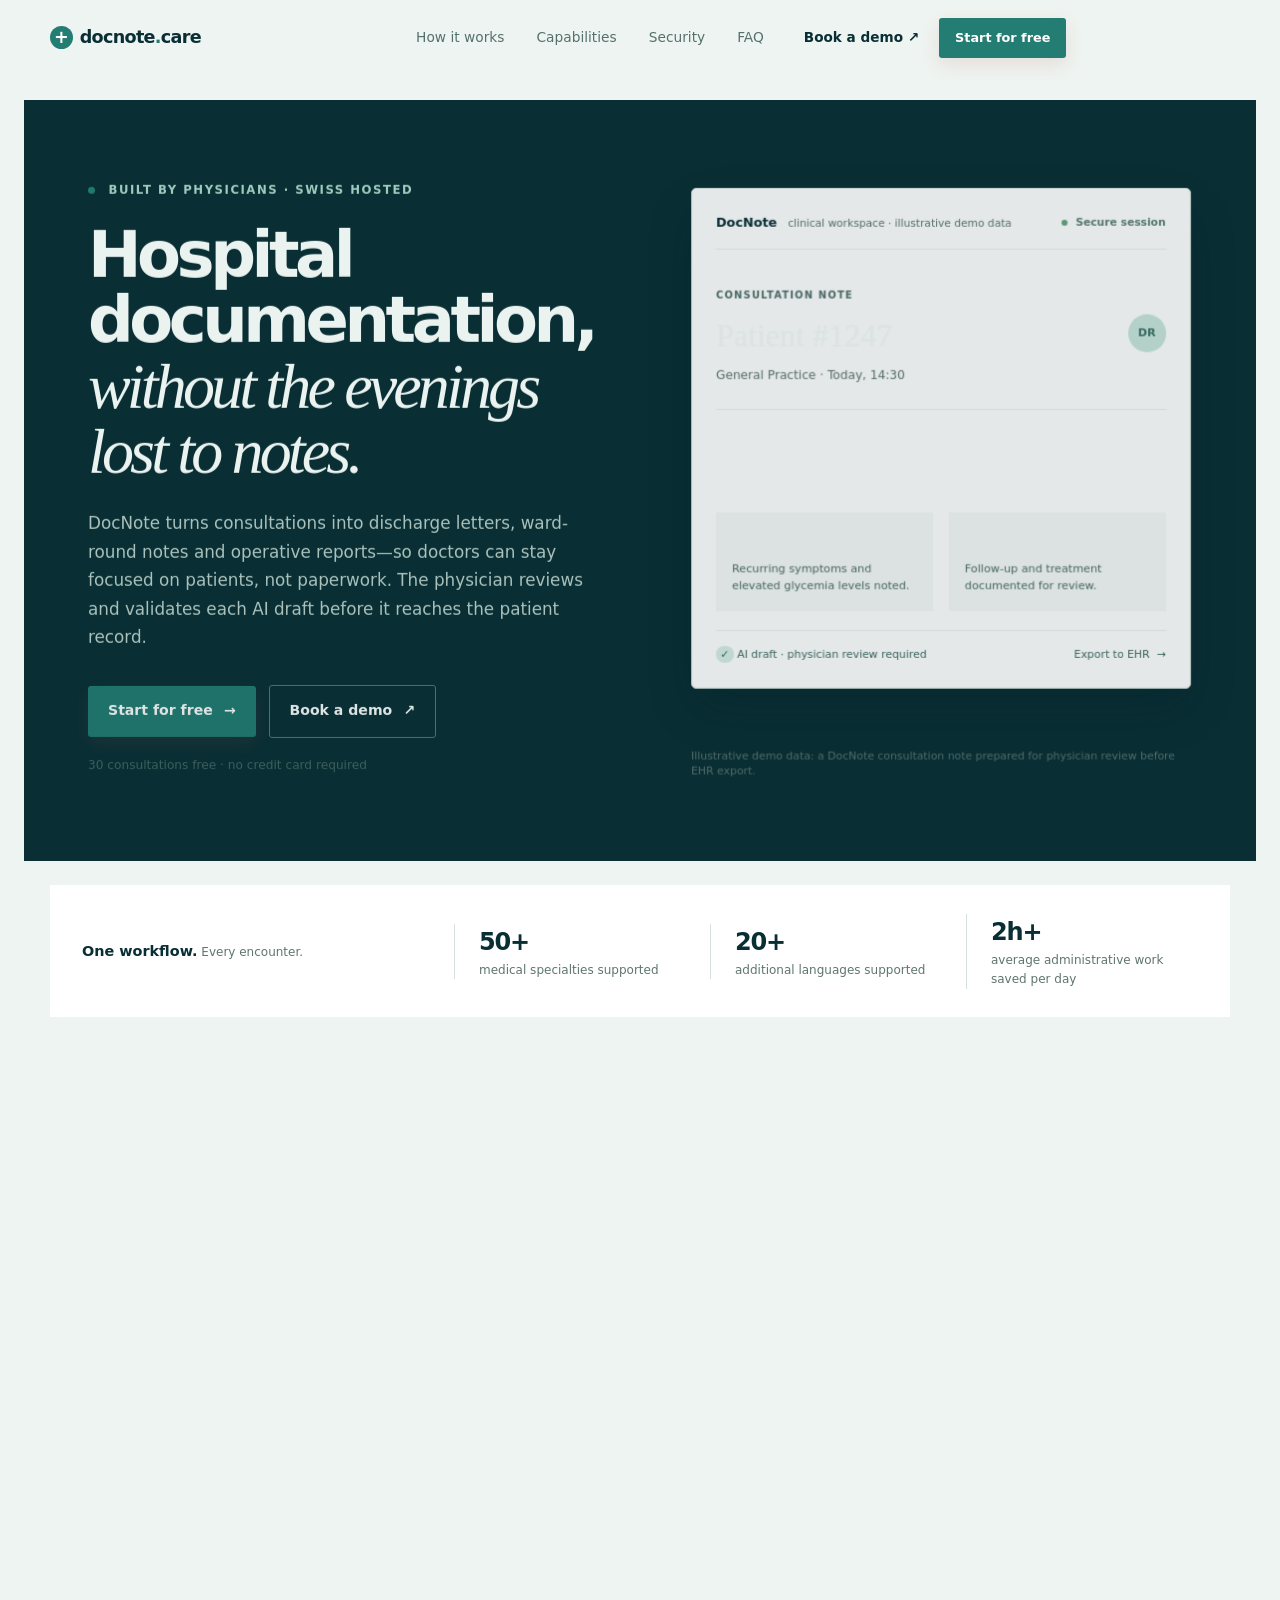
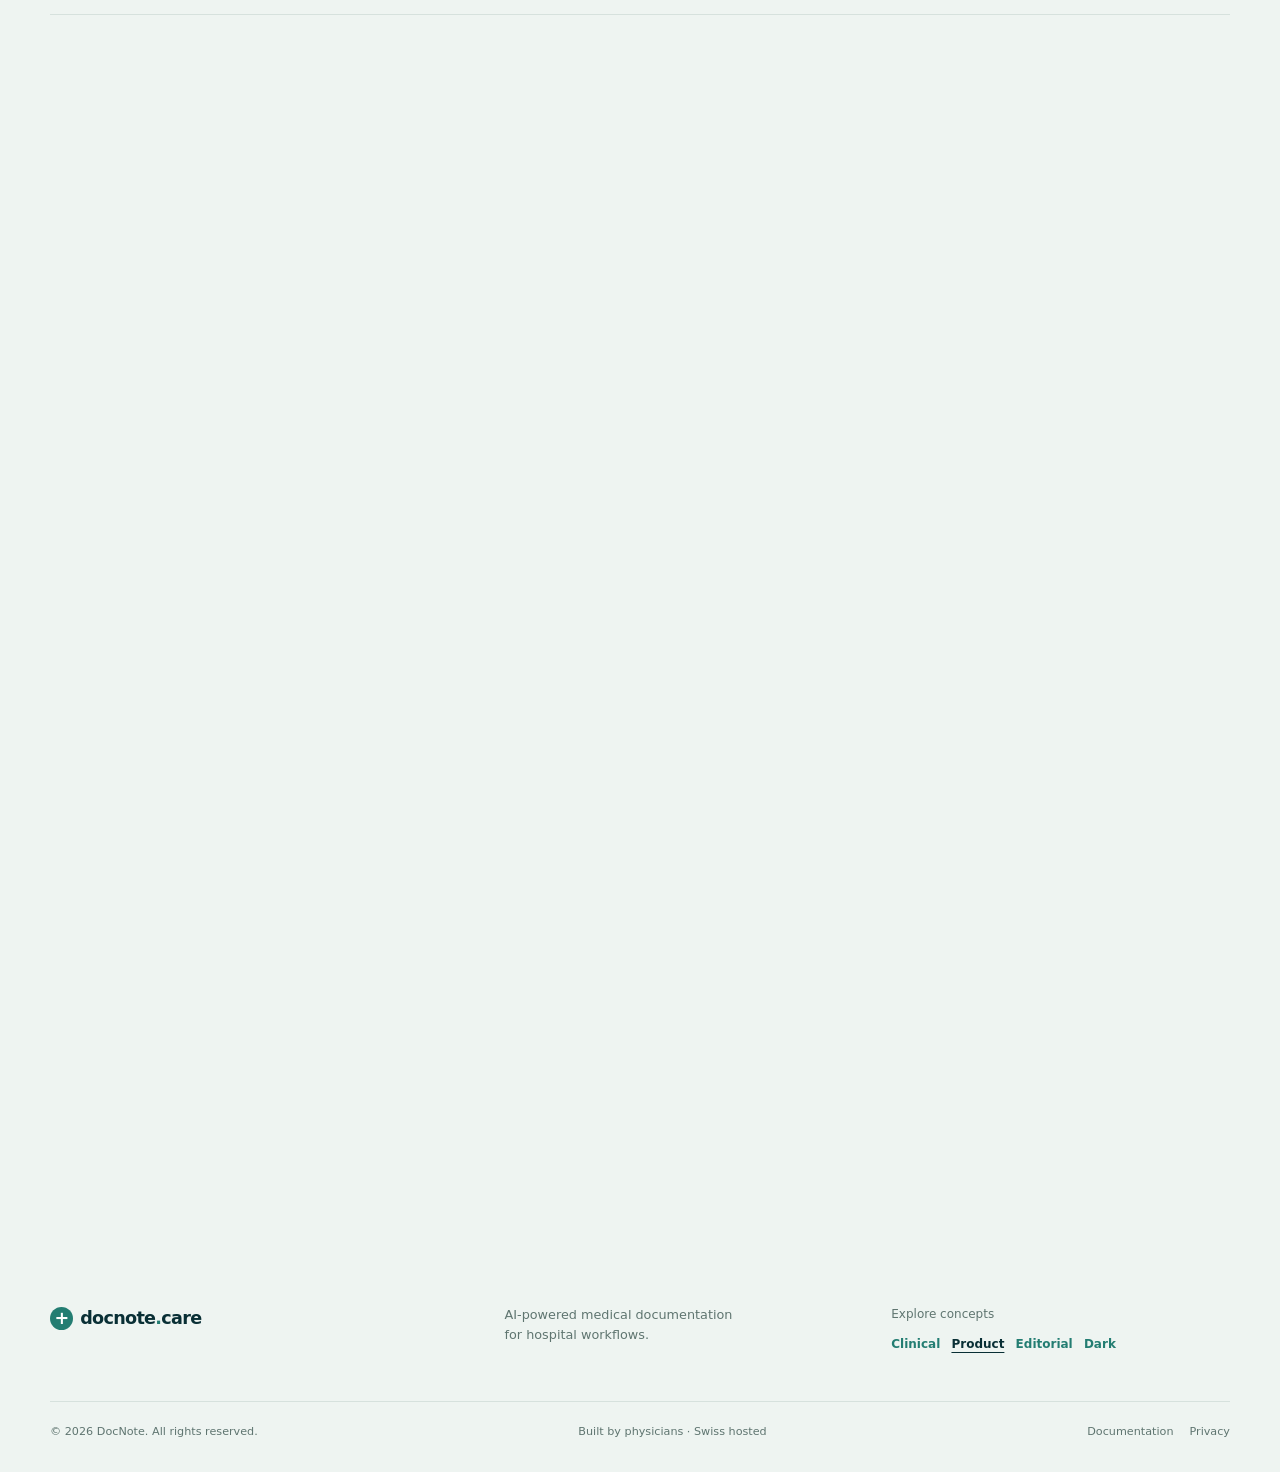
==== design-2/index.html @ 12d71391 "second push" ====
<!doctype html><html lang="en"><head><meta charset="utf-8"><meta name="viewport" content="width=device-width, initial-scale=1"><meta name="robots" content="noindex,follow"><meta http-equiv="refresh" content="0; url=../index.html?design=2"><title>DocNote — Product concept</title></head><body><p>Open the <a href="../index.html?design=2">Product / Demonstration concept</a>.</p></body></html>
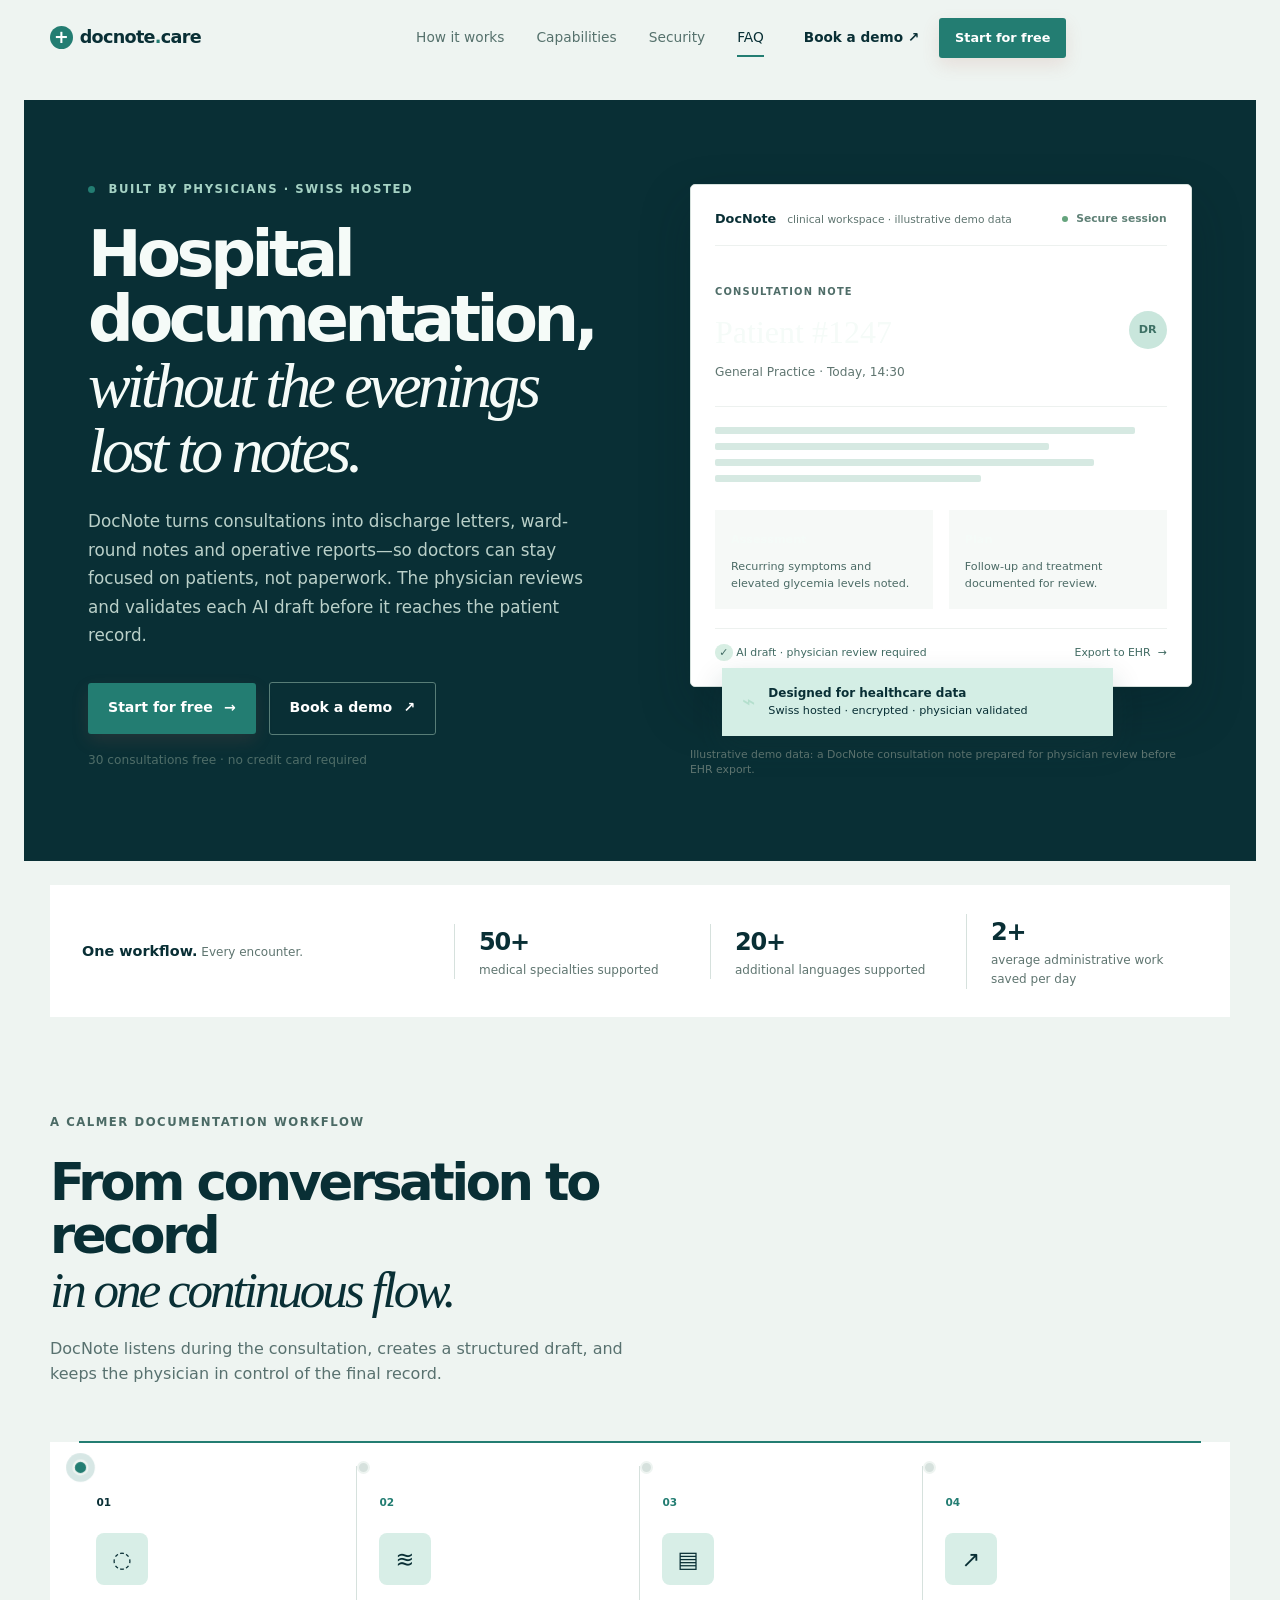
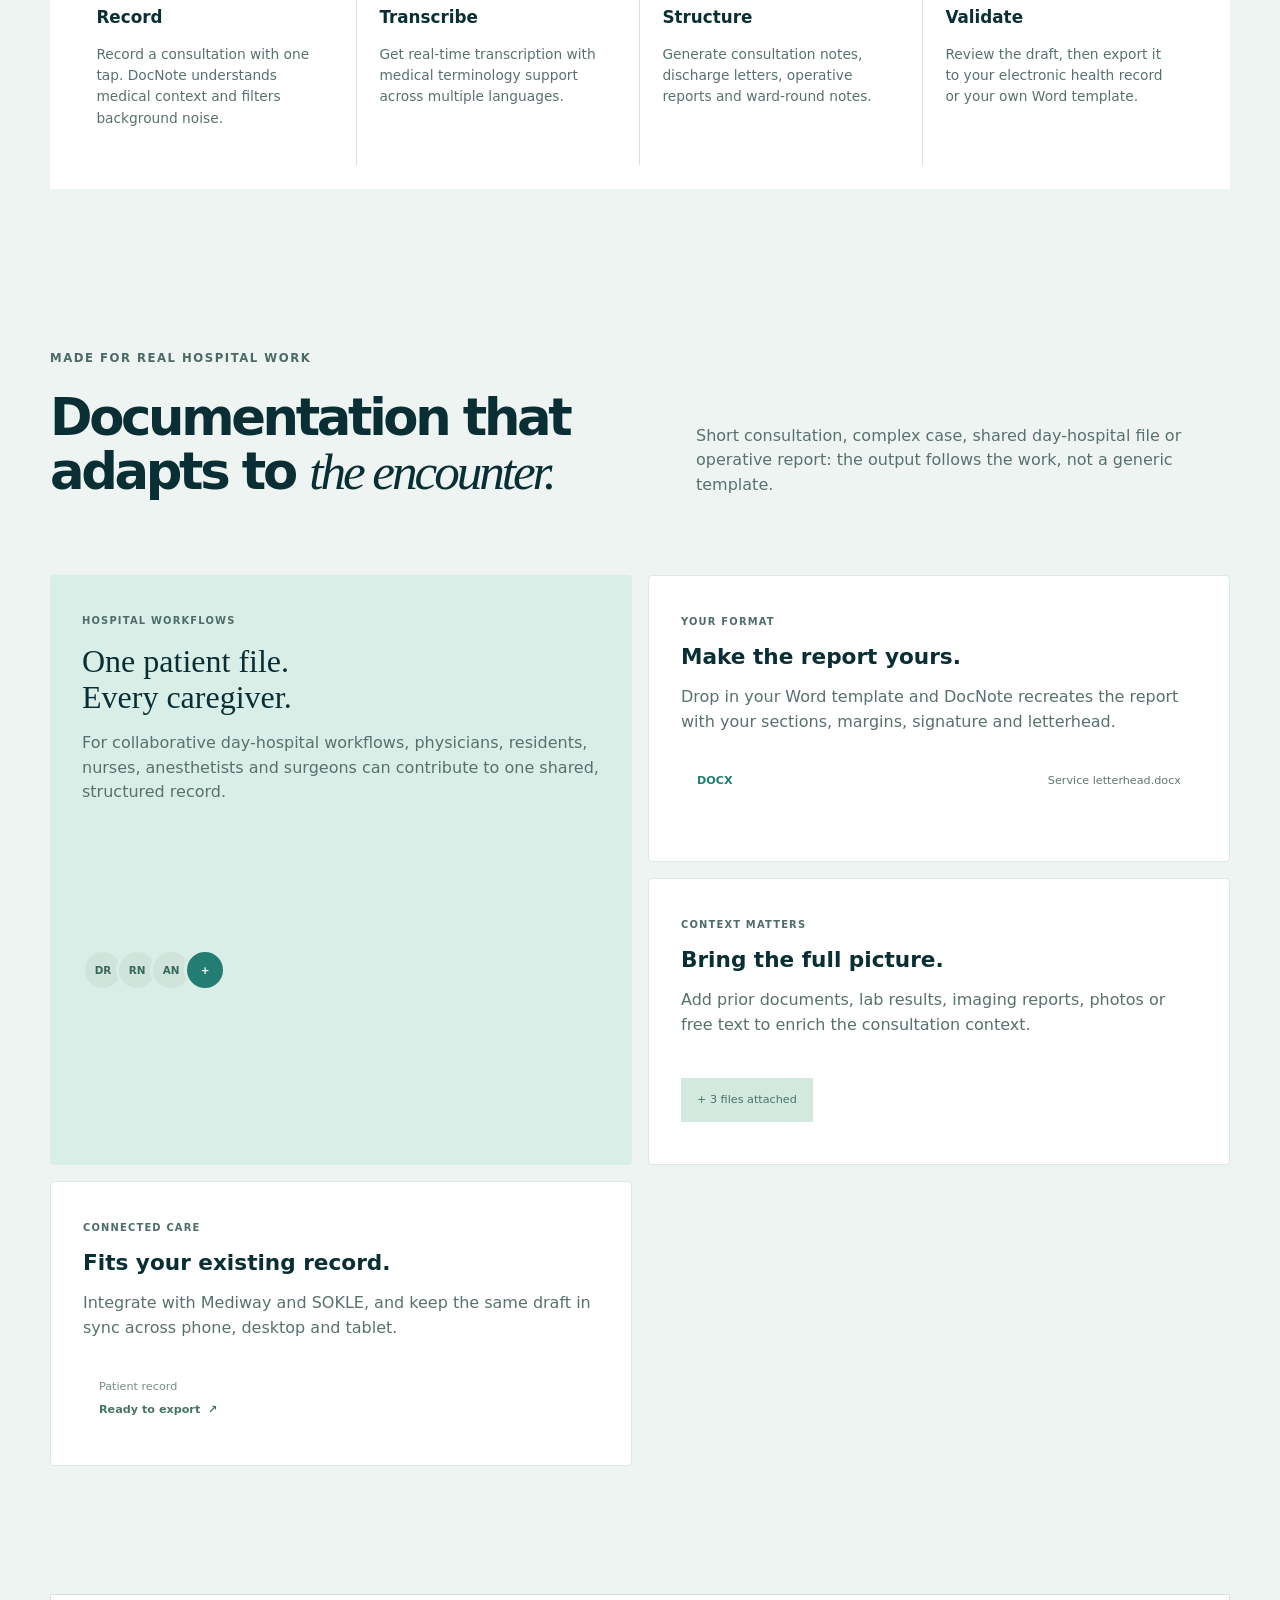
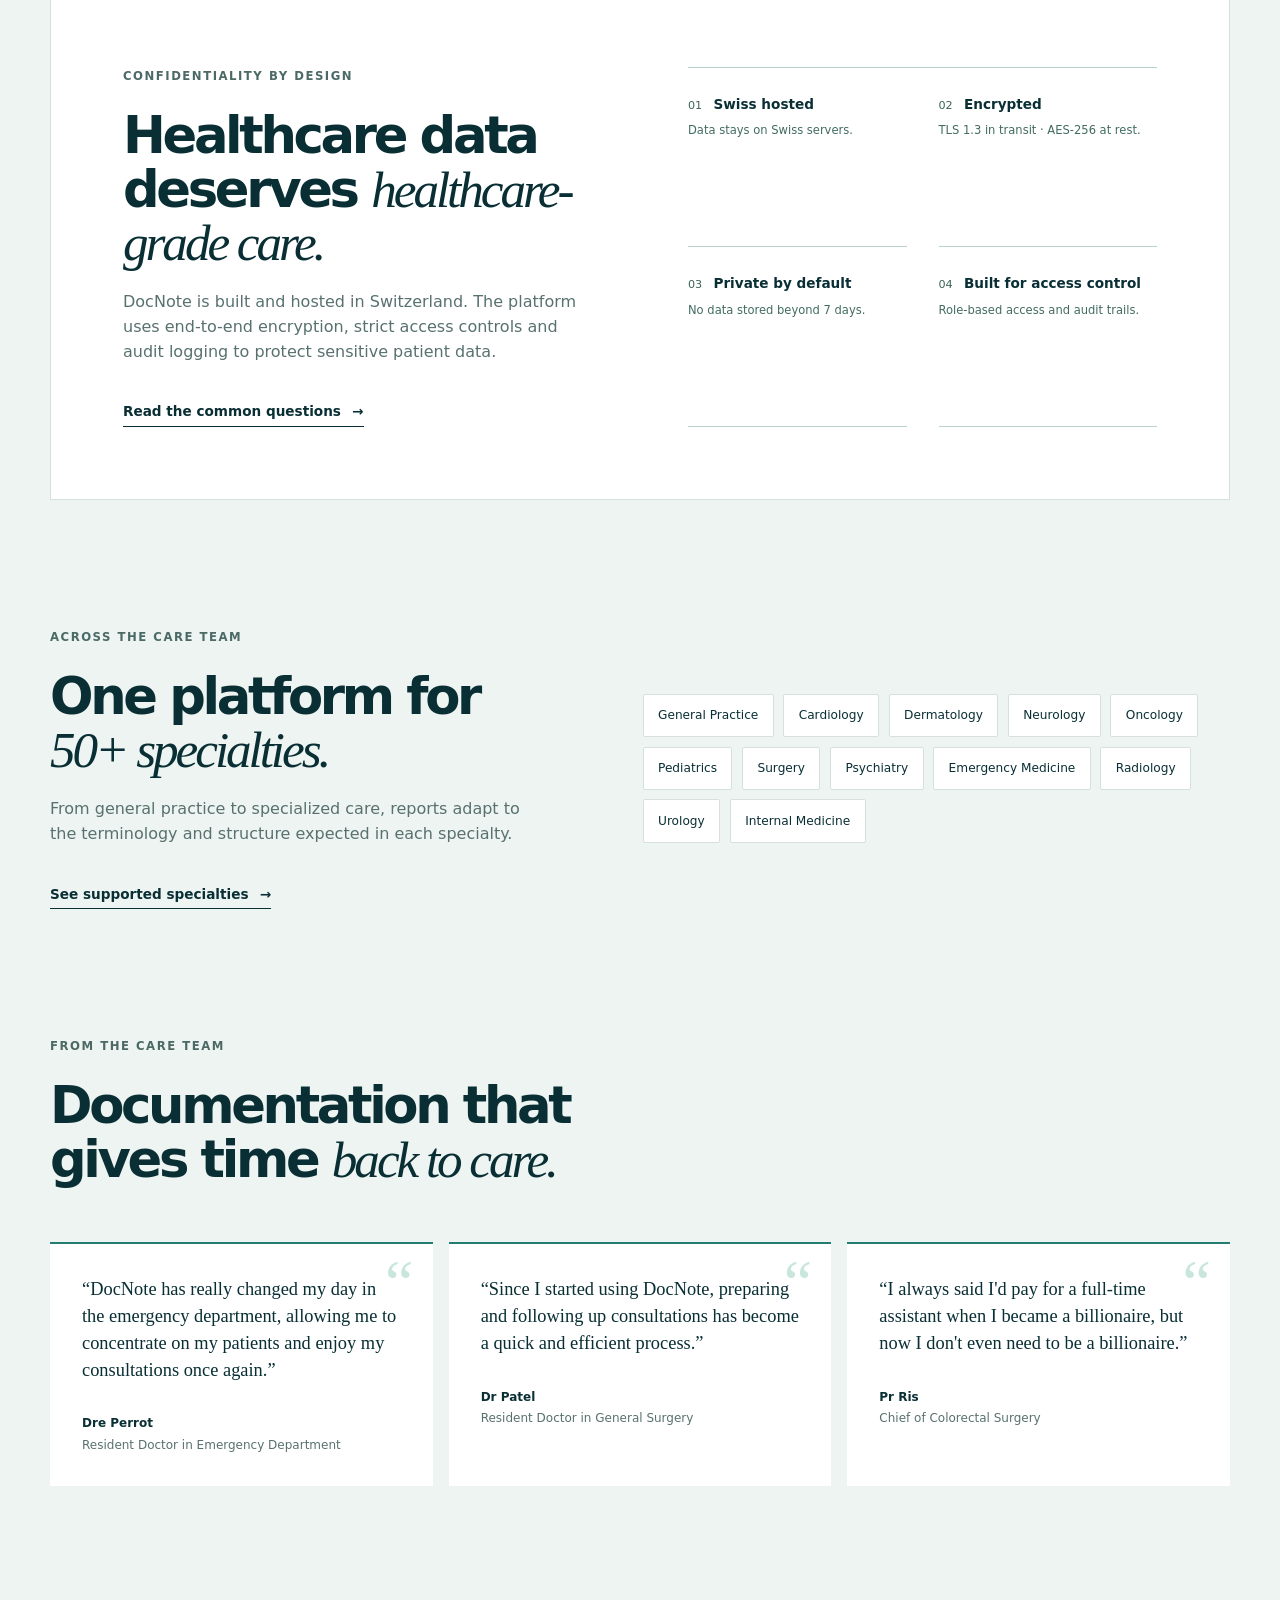
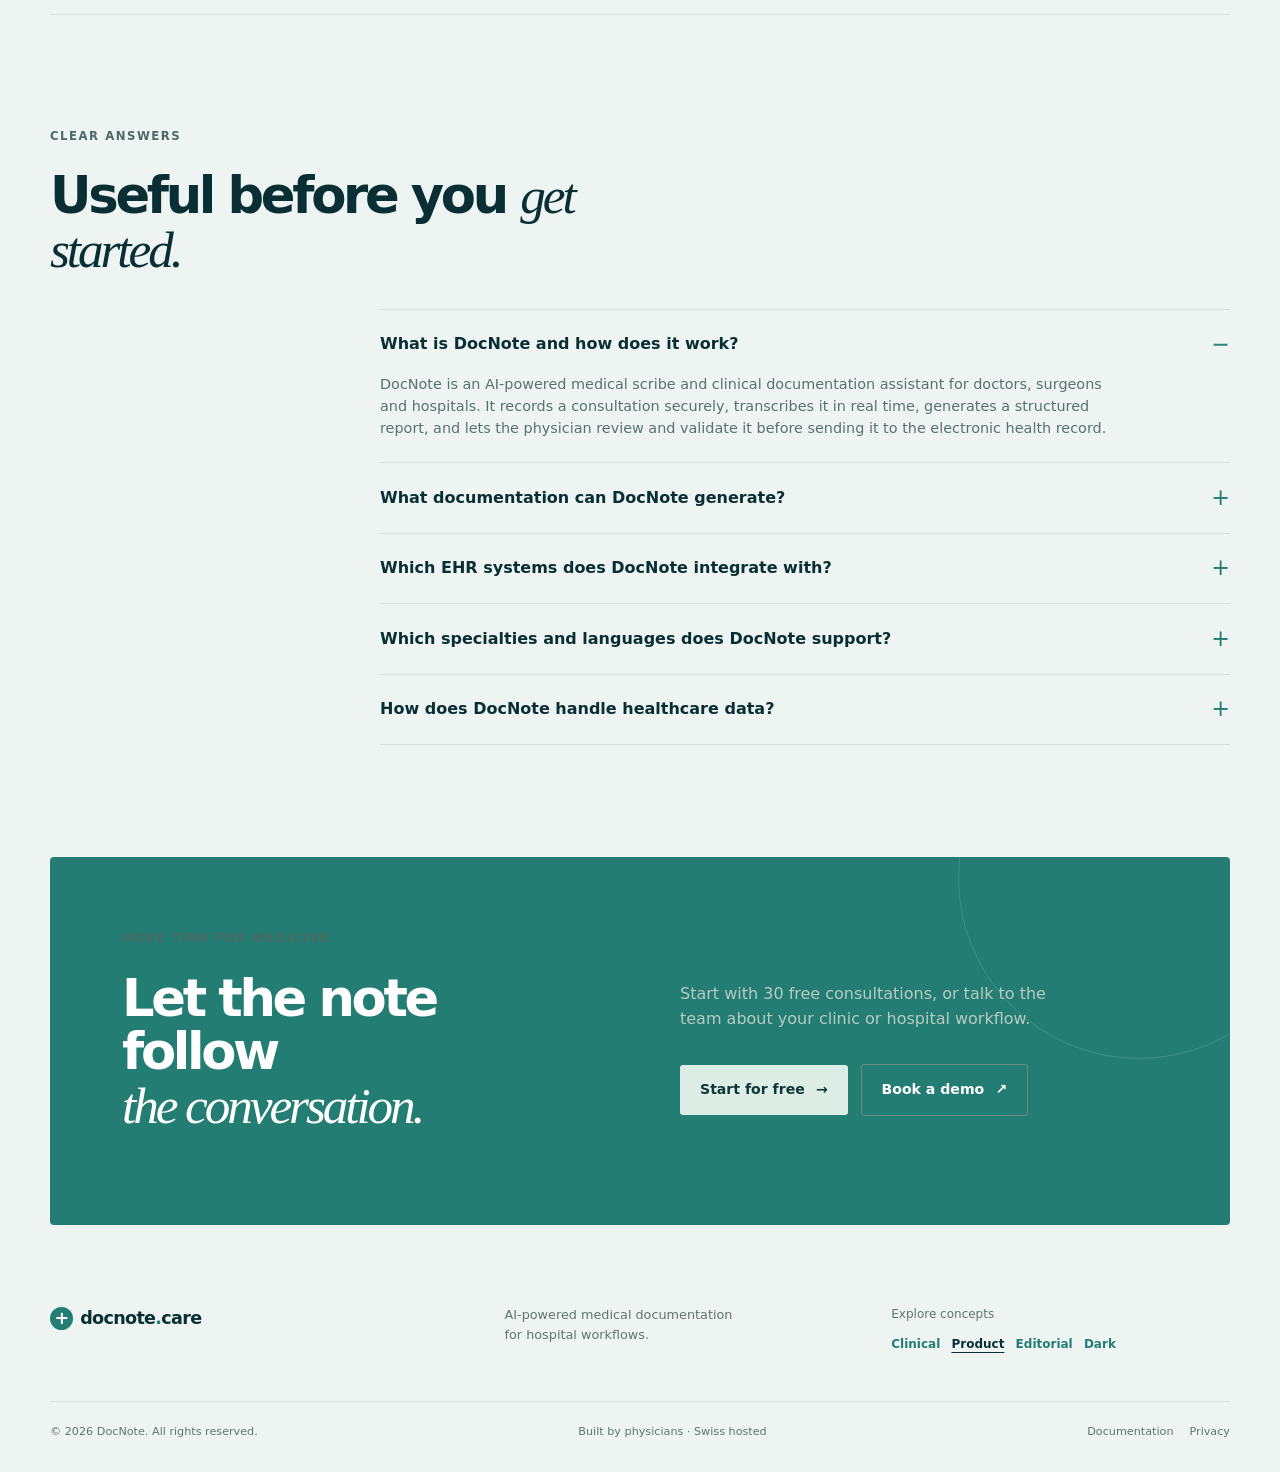
==== commit 8d9deed3: "further modifications to design 2" ====
--- a/design-2/index.html
+++ b/design-2/index.html
@@ -1 +1,60 @@
-<!doctype html><html lang="en"><head><meta charset="utf-8"><meta name="viewport" content="width=device-width, initial-scale=1"><meta name="robots" content="noindex,follow"><meta http-equiv="refresh" content="0; url=../index.html?design=2"><title>DocNote — Product concept</title></head><body><p>Open the <a href="../index.html?design=2">Product / Demonstration concept</a>.</p></body></html>
+<!doctype html>
+<html lang="en">
+<head>
+  <meta charset="utf-8">
+  <meta name="viewport" content="width=device-width, initial-scale=1">
+  <title>DocNote | AI medical documentation for hospitals</title>
+  <meta name="description" content="DocNote turns consultations into structured medical documentation for doctors, clinics and hospitals. Swiss hosted, built by physicians, and designed for hospital workflows.">
+  <meta name="robots" content="noindex,follow">
+  <meta property="og:type" content="website">
+  <meta property="og:title" content="DocNote | AI medical documentation for hospitals">
+  <meta property="og:description" content="Turn consultations into discharge letters, ward-round notes and operative reports with DocNote.">
+  <meta property="og:url" content="https://docnote.care/">
+  <meta name="theme-color" content="#f5f7f4">
+  <link rel="stylesheet" href="styles.css">
+  <script type="application/ld+json">
+  {
+    "@context":"https://schema.org",
+    "@graph":[
+      {"@type":"Organization","@id":"https://docnote.care/#organization","name":"DocNote","url":"https://docnote.care/","description":"AI-powered medical documentation for hospital workflows."},
+      {"@type":"WebSite","@id":"https://docnote.care/#website","url":"https://docnote.care/","name":"DocNote","publisher":{"@id":"https://docnote.care/#organization"}},
+      {"@type":"SoftwareApplication","name":"DocNote","applicationCategory":"HealthApplication","description":"AI-powered medical documentation that turns consultations into structured medical reports for doctors and hospitals.","url":"https://docnote.care/","publisher":{"@id":"https://docnote.care/#organization"}}
+    ]
+  }
+  </script>
+</head>
+<body data-design="product">
+  <noscript><p class="noscript-note">Design previews use JavaScript to apply their visual variant. Without JavaScript, the default clinical landing page is shown.</p></noscript>
+  <a class="skip-link" href="#main">Skip to content</a>
+  <header class="site-header">
+    <a class="brand" href="index.html" aria-label="DocNote home"><span class="brand-mark">+</span><span>docnote<span class="brand-dot">.</span>care</span></a>
+    <nav class="desktop-nav" aria-label="Primary navigation"><a href="#workflow">How it works</a><a href="#capabilities">Capabilities</a><a href="#security">Security</a><a href="#faq">FAQ</a></nav>
+    <div class="header-actions"><a class="text-link hide-mobile" href="https://calendar.app.google/szBdVAxnmAfQ1ogy8" target="_blank" rel="noreferrer">Book a demo <span aria-hidden="true">↗</span></a><a class="button button-small" href="https://docnote.care/app/" target="_blank" rel="noreferrer">Start for free</a><button class="menu-toggle" aria-expanded="false" aria-controls="mobile-menu" aria-label="Open menu">Menu</button></div>
+    <nav id="mobile-menu" class="mobile-menu" aria-label="Mobile navigation"><a href="#workflow">How it works</a><a href="#capabilities">Capabilities</a><a href="#security">Security</a><a href="#faq">FAQ</a><a href="https://calendar.app.google/szBdVAxnmAfQ1ogy8" target="_blank" rel="noreferrer">Book a demo ↗</a></nav>
+  </header>
+
+  <main id="main">
+    <section class="hero section-wrap">
+      <div class="hero-copy"><p class="eyebrow"><span class="eyebrow-dot" aria-hidden="true"></span> Built by physicians · Swiss hosted</p><h1>Hospital documentation, <em>without the evenings lost to notes.</em></h1><p class="hero-lede">DocNote turns consultations into discharge letters, ward-round notes and operative reports—so doctors can stay focused on patients, not paperwork. The physician reviews and validates each AI draft before it reaches the patient record.</p><div class="hero-actions"><a class="button" href="https://docnote.care/app/" target="_blank" rel="noreferrer">Start for free <span aria-hidden="true">→</span></a><a class="button button-quiet" href="https://calendar.app.google/szBdVAxnmAfQ1ogy8" target="_blank" rel="noreferrer">Book a demo <span aria-hidden="true">↗</span></a></div><p class="microcopy">30 consultations free · no credit card required</p></div>
+      <figure class="hero-visual clinical-visual" aria-labelledby="mockup-caption"><div class="visual-window"><div class="window-top"><span>DocNote <small>clinical workspace · illustrative demo data</small></span><span class="status"><i aria-hidden="true"></i> Secure session</span></div><div class="report-head"><div><span class="label">CONSULTATION NOTE</span><h2>Patient #1247</h2><p>General Practice · Today, 14:30</p></div><span class="avatar" aria-hidden="true">DR</span></div><div class="report-lines" aria-hidden="true"><span style="width:93%"></span><span style="width:74%"></span><span style="width:84%"></span><span style="width:59%"></span></div><div class="report-grid"><div><b>Assessment</b><p>Recurring symptoms and elevated glycemia levels noted.</p></div><div><b>Plan</b><p>Follow-up and treatment documented for review.</p></div></div><div class="report-footer"><span><b aria-hidden="true">✓</b> AI draft · physician review required</span><span>Export to EHR&nbsp; →</span></div></div><div class="security-note"><span class="shield" aria-hidden="true">⌁</span><span><b>Designed for healthcare data</b><br>Swiss hosted · encrypted · physician validated</span></div><figcaption id="mockup-caption">Illustrative demo data: a DocNote consultation note prepared for physician review before EHR export.</figcaption></figure>
+    </section>
+
+    <section class="trust-strip section-wrap" aria-label="DocNote at a glance"><div><strong>One workflow.</strong> Every encounter.</div><div><span class="trust-number">50+</span><span>medical specialties supported</span></div><div><span class="trust-number">20+</span><span>additional languages supported</span></div><div><span class="trust-number">2h+</span><span>average administrative work saved per day</span></div></section>
+
+    <section id="workflow" class="section-wrap workflow-section"><div class="section-intro"><p class="eyebrow">A calmer documentation workflow</p><h2>From conversation to record<br><em>in one continuous flow.</em></h2><p>DocNote listens during the consultation, creates a structured draft, and keeps the physician in control of the final record.</p></div><div class="workflow-line"><article><span class="step-number">01</span><div class="step-icon" aria-hidden="true">◌</div><h3>Record</h3><p>Record a consultation with one tap. DocNote understands medical context and filters background noise.</p></article><article><span class="step-number">02</span><div class="step-icon" aria-hidden="true">≋</div><h3>Transcribe</h3><p>Get real-time transcription with medical terminology support across multiple languages.</p></article><article><span class="step-number">03</span><div class="step-icon" aria-hidden="true">▤</div><h3>Structure</h3><p>Generate consultation notes, discharge letters, operative reports and ward-round notes.</p></article><article><span class="step-number">04</span><div class="step-icon" aria-hidden="true">↗</div><h3>Validate</h3><p>Review the draft, then export it to your electronic health record or your own Word template.</p></article></div></section>
+
+    <section id="capabilities" class="section-wrap capability-section"><div class="section-intro split-intro"><div><p class="eyebrow">Made for real hospital work</p><h2>Documentation that adapts to <em>the encounter.</em></h2></div><p>Short consultation, complex case, shared day-hospital file or operative report: the output follows the work, not a generic template.</p></div><div class="capability-grid"><article class="capability-card large"><span class="card-kicker">Hospital workflows</span><h3>One patient file.<br>Every caregiver.</h3><p>For collaborative day-hospital workflows, physicians, residents, nurses, anesthetists and surgeons can contribute to one shared, structured record.</p><div class="people-row"><span>DR</span><span>RN</span><span>AN</span><span class="plus">+</span></div></article><article class="capability-card"><span class="card-kicker">Your format</span><h3>Make the report yours.</h3><p>Drop in your Word template and DocNote recreates the report with your sections, margins, signature and letterhead.</p><div class="file-chip">DOCX <span>Service letterhead.docx</span></div></article><article class="capability-card"><span class="card-kicker">Context matters</span><h3>Bring the full picture.</h3><p>Add prior documents, lab results, imaging reports, photos or free text to enrich the consultation context.</p><div class="context-chip">+ 3 files attached</div></article><article class="capability-card"><span class="card-kicker">Connected care</span><h3>Fits your existing record.</h3><p>Integrate with Mediway and SOKLE, and keep the same draft in sync across phone, desktop and tablet.</p><div class="ehr-chip"><span>Patient record</span><b>Ready to export&nbsp; ↗</b></div></article></div></section>
+
+    <section id="security" class="section-wrap security-section"><div class="security-panel"><div><p class="eyebrow">Confidentiality by design</p><h2>Healthcare data deserves <em>healthcare-grade care.</em></h2><p>DocNote is built and hosted in Switzerland. The platform uses end-to-end encryption, strict access controls and audit logging to protect sensitive patient data.</p><a class="underlined-link" href="#faq">Read the common questions <span aria-hidden="true">→</span></a></div><div class="security-list"><div><span>01</span><b>Swiss hosted</b><p>Data stays on Swiss servers.</p></div><div><span>02</span><b>Encrypted</b><p>TLS 1.3 in transit · AES-256 at rest.</p></div><div><span>03</span><b>Private by default</b><p>No data stored beyond 7 days.</p></div><div><span>04</span><b>Built for access control</b><p>Role-based access and audit trails.</p></div></div></div></section>
+
+    <section class="section-wrap specialties"><div class="specialties-copy"><p class="eyebrow">Across the care team</p><h2>One platform for<br><em>50+ specialties.</em></h2><p>From general practice to specialized care, reports adapt to the terminology and structure expected in each specialty.</p><a class="underlined-link" href="#faq">See supported specialties <span aria-hidden="true">→</span></a></div><div class="specialty-cloud" aria-label="Examples of supported specialties"><span>General Practice</span><span>Cardiology</span><span>Dermatology</span><span>Neurology</span><span>Oncology</span><span>Pediatrics</span><span>Surgery</span><span>Psychiatry</span><span>Emergency Medicine</span><span>Radiology</span><span>Urology</span><span>Internal Medicine</span></div></section>
+    <section class="section-wrap voices" aria-labelledby="voices-title"><div class="section-intro"><p class="eyebrow">From the care team</p><h2 id="voices-title">Documentation that gives time <em>back to care.</em></h2></div><div class="quote-grid"><blockquote>“DocNote has really changed my day in the emergency department, allowing me to concentrate on my patients and enjoy my consultations once again.”<cite>Dre Perrot <span>Resident Doctor in Emergency Department</span></cite></blockquote><blockquote>“Since I started using DocNote, preparing and following up consultations has become a quick and efficient process.”<cite>Dr Patel <span>Resident Doctor in General Surgery</span></cite></blockquote><blockquote>“I always said I'd pay for a full-time assistant when I became a billionaire, but now I don't even need to be a billionaire.”<cite>Pr Ris <span>Chief of Colorectal Surgery</span></cite></blockquote></div></section>
+
+    <section id="faq" class="section-wrap faq-section"><div class="section-intro"><p class="eyebrow">Clear answers</p><h2>Useful before you <em>get started.</em></h2></div><div class="faq-list"><details open><summary>What is DocNote and how does it work?</summary><p>DocNote is an AI-powered medical scribe and clinical documentation assistant for doctors, surgeons and hospitals. It records a consultation securely, transcribes it in real time, generates a structured report, and lets the physician review and validate it before sending it to the electronic health record.</p></details><details><summary>What documentation can DocNote generate?</summary><p>DocNote can generate consultation notes, SOAP notes, discharge letters, operative reports, progress notes, ward-round notes and emergency department notes.</p></details><details><summary>Which EHR systems does DocNote integrate with?</summary><p>DocNote integrates directly with Mediway and SOKLE. You can also use your own Word report templates, export to PDF, or copy and paste into another system.</p></details><details><summary>Which specialties and languages does DocNote support?</summary><p>DocNote supports more than 50 specialties and works in French, German, Italian, English and more than 20 additional languages, including regional terminology and code-switching.</p></details><details><summary>How does DocNote handle healthcare data?</summary><p>DocNote is built and hosted in Switzerland. The site describes end-to-end encryption, role-based access control, audit logging, Swiss hosting and automatic deletion of data after processing.</p></details></div></section>
+
+    <section class="cta-section section-wrap"><div><p class="eyebrow">More time for medicine</p><h2>Let the note follow<br><em>the conversation.</em></h2></div><div><p>Start with 30 free consultations, or talk to the team about your clinic or hospital workflow.</p><div class="hero-actions"><a class="button button-light" href="https://docnote.care/app/" target="_blank" rel="noreferrer">Start for free <span aria-hidden="true">→</span></a><a class="button button-outline-light" href="https://calendar.app.google/szBdVAxnmAfQ1ogy8" target="_blank" rel="noreferrer">Book a demo <span aria-hidden="true">↗</span></a></div></div></section>
+  </main>
+  <footer class="site-footer section-wrap"><div class="footer-top"><a class="brand footer-brand" href="index.html"><span class="brand-mark">+</span><span>docnote<span class="brand-dot">.</span>care</span></a><p>AI-powered medical documentation<br>for hospital workflows.</p><div class="variant-switch"><span>Explore concepts</span><a data-variant="1" href="../design-1/">Clinical</a><a data-variant="2" href="./">Product</a><a data-variant="3" href="../design-3/">Editorial</a><a data-variant="4" href="../design-4/">Dark</a></div></div><div class="footer-bottom"><span>© 2026 DocNote. All rights reserved.</span><span>Built by physicians · Swiss hosted</span><div><a href="https://support.docnote.care/" target="_blank" rel="noreferrer">Documentation</a><a href="https://docnote.care/privacy/" target="_blank" rel="noreferrer">Privacy</a></div></div></footer>
+  <script src="app.js"></script>
+</body>
+</html>
--- a/design-2/styles.css
+++ b/design-2/styles.css
@@ -0,0 +1,141 @@
+:root{--ink:#173c3b;--muted:#627572;--paper:#f5f7f4;--white:#fff;--mint:#dbece5;--line:#d6e1dd;--coral:#dc715b;--navy:#123737;--serif:Georgia,'Times New Roman',serif;--sans:Inter,ui-sans-serif,system-ui,-apple-system,BlinkMacSystemFont,'Segoe UI',sans-serif}*{box-sizing:border-box}html{scroll-behavior:smooth}body{margin:0;color:var(--ink);background:var(--paper);font-family:var(--sans);line-height:1.55}a{color:inherit;text-decoration:none}button{font:inherit}.skip-link{position:absolute;left:1rem;top:-5rem;background:var(--ink);color:#fff;padding:.7rem 1rem;z-index:10}.skip-link:focus{top:1rem}.section-wrap{width:min(1180px,calc(100% - 64px));margin-inline:auto}.site-header{height:76px;display:flex;align-items:center;gap:2.5rem;width:min(1180px,calc(100% - 64px));margin:auto;position:relative}.brand{font-size:1.1rem;font-weight:750;letter-spacing:-.04em;display:flex;align-items:center;gap:.45rem;white-space:nowrap}.brand-mark{display:grid;place-items:center;width:23px;height:23px;background:var(--coral);color:#fff;border-radius:50%;font-size:1.1rem;line-height:1}.brand-dot{color:var(--coral)}.desktop-nav{display:flex;gap:2rem;margin-left:auto;font-size:.86rem;color:#58706c}.desktop-nav a:hover,.text-link:hover,.underlined-link:hover{color:var(--coral)}.header-actions{display:flex;align-items:center;gap:1.25rem}.text-link{font-size:.85rem;font-weight:650}.button{display:inline-flex;align-items:center;gap:.7rem;padding:.9rem 1.25rem;background:var(--coral);color:white;border-radius:3px;font-weight:750;font-size:.88rem;box-shadow:0 7px 18px #b65f4b24;transition:transform .2s,background .2s}.button:hover{background:#c85e4b;transform:translateY(-2px)}.button:focus-visible,.text-link:focus-visible,a:focus-visible,button:focus-visible,summary:focus-visible{outline:3px solid #e69b8a;outline-offset:4px}.button-small{padding:.65rem 1rem;font-size:.8rem}.button-quiet{background:transparent;color:var(--ink);box-shadow:none;border:1px solid var(--line)}.button-quiet:hover{background:var(--white)}.menu-toggle,.mobile-menu{display:none}.hero{display:grid;grid-template-columns:1fr 1fr;gap:6rem;align-items:center;min-height:640px;padding-block:4.5rem}.eyebrow{font-size:.73rem;text-transform:uppercase;letter-spacing:.13em;font-weight:800;color:#728581;margin:0 0 1.5rem}.eyebrow-dot{display:inline-block;width:7px;height:7px;border-radius:50%;background:var(--coral);margin-right:.5rem}.hero h1{font-size:clamp(3.3rem,5vw,5.2rem);line-height:1.02;letter-spacing:-.07em;margin:0 0 1.5rem;max-width:650px}.hero h1 em,.section-intro h2 em,.security-panel h2 em,.specialties h2 em,.cta-section h2 em{font-family:var(--serif);font-weight:400;letter-spacing:-.06em}.hero-lede{max-width:500px;color:var(--muted);font-size:1.05rem;line-height:1.7}.hero-actions{display:flex;gap:.8rem;align-items:center;flex-wrap:wrap;margin-top:2rem}.microcopy{font-size:.76rem;color:#83918f;margin-top:1rem}.clinical-visual{position:relative}.visual-window{background:#fff;border:1px solid var(--line);box-shadow:0 24px 70px #183b3b1a;padding:1.5rem;border-radius:5px;transform:rotate(1deg)}.window-top,.report-head,.report-footer{display:flex;justify-content:space-between;align-items:center}.window-top{border-bottom:1px solid #edf1ef;padding-bottom:1rem;color:var(--ink);font-size:.8rem;font-weight:750}.window-top small{color:#91a09d;font-weight:500;margin-left:.4rem}.status{color:#5f8076;font-weight:600;font-size:.67rem}.status i{display:inline-block;width:6px;height:6px;background:#65a47d;border-radius:50%;margin-right:.3rem}.report-head{padding:2rem 0 1.5rem}.label,.card-kicker{font-size:.62rem;text-transform:uppercase;letter-spacing:.12em;color:#8c9a96;font-weight:800}.report-head h2{font-family:var(--serif);font-size:2rem;font-weight:400;margin:.35rem 0}.report-head p{color:#8a9995;font-size:.76rem;margin:0}.avatar{background:var(--mint);color:#3e7165;width:38px;height:38px;border-radius:50%;display:grid;place-items:center;font-size:.7rem;font-weight:800}.report-lines{display:grid;gap:.55rem;border-top:1px solid #edf1ef;padding-top:1.25rem}.report-lines span{height:7px;background:#d6e9e2;border-radius:2px}.report-grid{display:grid;grid-template-columns:1fr 1fr;gap:1rem;margin-top:1.8rem}.report-grid div{background:#f6f9f7;padding:1rem}.report-grid b{font-size:.7rem}.report-grid p{font-size:.7rem;color:#7d8f8a;margin:.5rem 0 0;line-height:1.5}.report-footer{border-top:1px solid #edf1ef;margin-top:1.2rem;padding-top:1rem;color:#66837a;font-size:.68rem}.report-footer b{background:#d7eee3;border-radius:50%;padding:.1rem .27rem}.security-note{display:flex;align-items:center;gap:.8rem;background:var(--navy);color:#fff;padding:1rem 1.25rem;width:78%;margin:-1.2rem 0 0 2rem;position:relative;box-shadow:0 12px 30px #173c3b30;font-size:.7rem}.security-note b{font-size:.75rem}.shield{color:#b4dfcd;font-size:1.4rem}.trust-strip{border-block:1px solid var(--line);display:grid;grid-template-columns:1.5fr repeat(3,1fr);padding:1.6rem 0;gap:1.5rem;align-items:center;color:#80908c;font-size:.75rem}.trust-strip strong{color:var(--ink);font-size:.9rem}.trust-number{font-size:1.5rem;color:var(--ink);font-weight:750;display:block;letter-spacing:-.05em}.trust-strip div:not(:first-child){border-left:1px solid var(--line);padding-left:1.5rem}.workflow-section{padding-block:8rem}.section-intro{max-width:630px;margin-bottom:3.5rem}.section-intro h2,.security-panel h2,.specialties h2,.cta-section h2{font-size:clamp(2.5rem,4vw,4rem);line-height:1.05;letter-spacing:-.065em;margin:0 0 1.25rem}.section-intro>p,.security-panel p,.specialties p,.capability-card p,.cta-section p{color:var(--muted);max-width:620px}.workflow-line{display:grid;grid-template-columns:repeat(4,1fr);gap:1.5rem;border-top:1px solid var(--line);position:relative}.workflow-line:before{content:'';position:absolute;top:-1px;left:0;right:0;width:75%;border-top:1px solid var(--coral)}.workflow-line article{padding-top:1.4rem;position:relative}.step-number{font-size:.66rem;color:var(--coral);font-weight:800}.step-icon{height:52px;width:52px;background:var(--mint);display:grid;place-items:center;border-radius:50%;font-size:1.4rem;margin:1.2rem 0}.workflow-line h3{font-size:1.05rem;margin:.4rem 0}.workflow-line p{color:var(--muted);font-size:.86rem;max-width:230px}.capability-section{padding-block:2rem 8rem}.split-intro{max-width:none;display:grid;grid-template-columns:1fr 1fr;gap:7rem;align-items:end}.split-intro>p{margin-bottom:1.3rem}.capability-grid{display:grid;grid-template-columns:repeat(2,1fr);gap:1rem}.capability-card{background:#eaf2ee;padding:2rem;min-height:285px}.capability-card.large{background:var(--navy);color:#fff;grid-row:span 2;min-height:590px}.capability-card.large p{color:#b7cbc2}.capability-card h3{font-family:var(--serif);font-weight:400;font-size:2rem;line-height:1.1;margin:.8rem 0}.capability-card:not(.large) h3{font-family:var(--sans);font-weight:700;font-size:1.35rem}.people-row{display:flex;align-items:center;margin-top:9rem}.people-row span{display:grid;place-items:center;width:42px;height:42px;border-radius:50%;background:#d0e4dc;color:#37685d;border:3px solid var(--navy);font-size:.65rem;font-weight:800;margin-left:-8px}.people-row span:first-child{margin-left:0}.people-row .plus{background:var(--coral);color:#fff}.file-chip,.context-chip,.ehr-chip{margin-top:1.5rem;background:#fff;padding:.85rem 1rem;font-size:.7rem;display:flex;justify-content:space-between;gap:1rem;align-items:center}.file-chip{color:var(--coral);font-weight:800}.file-chip span{color:#607872;font-weight:500}.context-chip{display:inline-flex;background:#d3e8df;color:#477367}.ehr-chip{display:block}.ehr-chip span{display:block;color:#788b86}.ehr-chip b{display:block;margin-top:.3rem;color:#477367}.security-section{padding-bottom:8rem}.security-panel{background:var(--mint);display:grid;grid-template-columns:1fr 1fr;gap:6rem;padding:4.5rem}.security-panel p{max-width:480px}.underlined-link{font-weight:750;font-size:.85rem;border-bottom:1px solid currentColor;padding-bottom:.2rem;display:inline-flex;gap:.7rem;margin-top:1.3rem}.security-list{display:grid;grid-template-columns:1fr 1fr;gap:0 2rem;border-top:1px solid #b8d4c8}.security-list div{padding:1.5rem 0;border-bottom:1px solid #b8d4c8}.security-list span{color:#6f9186;font-size:.7rem;margin-right:.7rem}.security-list b{font-size:.85rem}.security-list p{font-size:.72rem;margin:.35rem 0 0;color:#668078}.specialties{display:grid;grid-template-columns:.9fr 1.1fr;gap:7rem;align-items:center;padding-bottom:8rem}.specialty-cloud{display:flex;flex-wrap:wrap;gap:.6rem}.specialty-cloud span{border:1px solid var(--line);padding:.7rem .9rem;font-size:.76rem;background:#fbfcfa}.faq-section{border-top:1px solid var(--line);padding-block:7rem}.faq-section .section-intro{margin-bottom:2rem}.faq-list{max-width:850px;margin-left:auto;border-top:1px solid var(--line)}details{border-bottom:1px solid var(--line);padding:1.4rem 0}summary{cursor:pointer;font-weight:700;list-style:none;display:flex;justify-content:space-between;gap:1rem}summary::-webkit-details-marker{display:none}summary:after{content:'+';font-weight:400;color:var(--coral);font-size:1.4rem;line-height:1}details[open] summary:after{content:'−'}details p{max-width:730px;color:var(--muted);font-size:.9rem;margin:1rem 2rem 0 0}.cta-section{background:var(--navy);color:#fff;padding:4.5rem;display:grid;grid-template-columns:1fr 1fr;gap:5rem;align-items:center;margin-bottom:5rem}.cta-section .eyebrow{color:#acd0c2}.cta-section p{color:#b6cbc3;max-width:380px}.button-light{background:#dceee6;color:var(--navy);box-shadow:none}.button-light:hover{background:#fff}.button-outline-light{background:transparent;color:#fff;border:1px solid #668c81;box-shadow:none}.button-outline-light:hover{background:#275554}.site-footer{padding-bottom:2rem}.footer-top{display:grid;grid-template-columns:1.2fr 1fr 1fr;gap:3rem;padding-bottom:3rem}.footer-brand{align-self:start}.footer-top p{font-size:.8rem;color:#7b8c88;margin:0}.variant-switch{display:flex;gap:.7rem;flex-wrap:wrap;align-content:start;font-size:.75rem}.variant-switch span{width:100%;color:#8a9995}.variant-switch a{color:var(--coral);font-weight:700}.footer-bottom{border-top:1px solid var(--line);padding-top:1.3rem;display:flex;gap:1.5rem;justify-content:space-between;color:#899792;font-size:.7rem}.footer-bottom div{display:flex;gap:1rem}.footer-bottom a:hover{color:var(--coral)}
+@media(max-width:850px){.section-wrap,.site-header{width:min(100% - 40px,680px)}.desktop-nav,.hide-mobile{display:none}.site-header{justify-content:space-between}.menu-toggle{display:block;border:0;background:none;color:var(--ink);font-size:.8rem;font-weight:750;padding:0}.mobile-menu{position:absolute;display:none;top:68px;left:0;right:0;background:#fff;border:1px solid var(--line);padding:1rem;z-index:5;box-shadow:0 15px 30px #173c3b17}.mobile-menu.is-open{display:grid}.mobile-menu a{padding:.75rem;border-bottom:1px solid #edf1ef;font-weight:650}.hero{grid-template-columns:1fr;gap:3.5rem;padding-block:3.5rem}.hero h1{font-size:clamp(3rem,12vw,4.5rem)}.trust-strip{grid-template-columns:1fr 1fr;gap:1.3rem}.trust-strip div:not(:first-child){border-left:0;padding-left:0}.workflow-section,.capability-section,.security-section,.specialties{padding-block:5rem}.workflow-line{grid-template-columns:1fr 1fr;gap:2rem}.split-intro,.security-panel,.specialties,.cta-section{grid-template-columns:1fr;gap:2rem}.capability-card.large{grid-row:auto;min-height:350px}.people-row{margin-top:4rem}.security-panel,.cta-section{padding:2rem}.specialties{padding-bottom:5rem}.footer-top{grid-template-columns:1fr 1fr}.footer-bottom{flex-wrap:wrap}.footer-bottom div{width:100%}}
+@media(max-width:520px){.section-wrap,.site-header{width:calc(100% - 32px)}.header-actions{gap:.8rem}.header-actions .button{padding:.6rem .7rem}.hero{min-height:auto}.hero-lede{font-size:.95rem}.hero-actions{align-items:stretch;flex-direction:column}.hero-actions .button{justify-content:center}.visual-window{padding:1rem}.window-top small{display:none}.report-head{padding-block:1.3rem}.report-grid{gap:.5rem}.report-footer{align-items:flex-start;gap:.5rem;flex-direction:column}.security-note{width:92%;margin-left:.5rem}.trust-strip{grid-template-columns:1fr 1fr;font-size:.68rem}.trust-strip div:first-child{grid-column:span 2}.workflow-line{grid-template-columns:1fr}.workflow-line p{max-width:none}.capability-grid{grid-template-columns:1fr}.capability-card.large{min-height:330px}.security-list{grid-template-columns:1fr}.cta-section{margin-bottom:3rem}.footer-top{grid-template-columns:1fr;gap:1.5rem}.footer-bottom{display:grid;gap:.7rem}}
+@media(prefers-reduced-motion:reduce){html{scroll-behavior:auto}.button{transition:none}}
+
+/* Concept 2: product-first — a darker, denser interface story with the workflow leading the page. */
+body[data-design="product"]{--paper:#eef4f1;--ink:#092f35;--muted:#58716f;--coral:#237d72;--mint:#c9e6dc}body[data-design="product"] .hero{grid-template-columns:.8fr 1.2fr;max-width:1320px;width:calc(100% - 48px);background:#092f35;color:#f5fbf8;padding:5rem 4rem;margin-top:1.5rem;min-height:600px}body[data-design="product"] .hero-lede{color:#bad0c9}body[data-design="product"] .hero .eyebrow{color:#a5d2c4}body[data-design="product"] .hero-visual{order:2}body[data-design="product"] .visual-window{transform:none;box-shadow:0 22px 50px #001d2340}body[data-design="product"] .security-note{background:#d4eee5;color:#092f35}body[data-design="product"] .button-quiet{color:#fff;border-color:#587d77}body[data-design="product"] .trust-strip{background:#fff;border:0;margin-top:1.5rem;padding:1.8rem 2rem}body[data-design="product"] .workflow-section{padding-top:6rem}body[data-design="product"] .workflow-line{border:0;gap:0;background:#fff;padding:1.5rem}body[data-design="product"] .workflow-line:before{display:none}body[data-design="product"] .workflow-line article{padding:1.4rem;border-right:1px solid var(--line)}body[data-design="product"] .workflow-line article:last-child{border:0}body[data-design="product"] .step-icon{border-radius:8px;background:#d8eee7}body[data-design="product"] .capability-card{border-radius:4px;background:#fff;border:1px solid #dce9e4}body[data-design="product"] .capability-card.large{background:#d8eee7;color:var(--ink);border:0}body[data-design="product"] .capability-card.large p{color:var(--muted)}body[data-design="product"] .people-row span{border-color:#d8eee7}body[data-design="product"] .security-panel{background:#fff;border:1px solid var(--line)}body[data-design="product"] .specialty-cloud span{border-radius:2px;background:#fff}body[data-design="product"] .cta-section{background:#237d72;border-radius:4px}body[data-design="product"] .brand-mark{background:#237d72}
+
+/* Concept 3: editorial authority — a quieter reading rhythm, rules, and long-form scanability. */
+body[data-design="editorial"]{--paper:#f8f7f3;--ink:#252d2b;--muted:#626b66;--coral:#a5523f;--mint:#e6e8df;--line:#d9d8d0}body[data-design="editorial"] .site-header{border-bottom:1px solid var(--line);max-width:none;width:100%;padding-inline:max(32px,calc((100% - 1180px)/2))}body[data-design="editorial"] .hero{grid-template-columns:1.3fr .7fr;min-height:570px;border-bottom:1px solid var(--line);width:min(1180px,calc(100% - 64px))}body[data-design="editorial"] .hero h1{font-family:var(--serif);font-weight:400;letter-spacing:-.06em;font-size:clamp(3.4rem,6vw,6.5rem)}body[data-design="editorial"] .hero h1 em{font-family:var(--sans);font-size:.44em;letter-spacing:-.04em;display:block;margin-top:1.2rem;font-weight:700}body[data-design="editorial"] .hero-visual{display:none}body[data-design="editorial"] .hero-copy{max-width:760px}body[data-design="editorial"] .trust-strip{grid-template-columns:1fr repeat(3,1fr);background:#fff;width:100%;max-width:none;padding-inline:max(32px,calc((100% - 1180px)/2));border-inline:0}body[data-design="editorial"] .workflow-section{display:grid;grid-template-columns:.75fr 1.25fr;gap:5rem;border-bottom:1px solid var(--line)}body[data-design="editorial"] .workflow-section .section-intro{margin:0}body[data-design="editorial"] .workflow-line{grid-template-columns:1fr 1fr;gap:0;border-top:0}body[data-design="editorial"] .workflow-line:before{display:none}body[data-design="editorial"] .workflow-line article{border-top:1px solid var(--line);padding:1.3rem 1.4rem 2rem 0;margin-right:1.4rem}body[data-design="editorial"] .step-icon{display:none}body[data-design="editorial"] .workflow-line h3{font-family:var(--serif);font-size:1.5rem;font-weight:400}body[data-design="editorial"] .capability-section{border-bottom:1px solid var(--line)}body[data-design="editorial"] .capability-card{background:transparent;border-top:1px solid var(--line);padding-left:0;padding-right:2rem}body[data-design="editorial"] .capability-card.large{background:var(--ink);color:#fff;border:0;padding:2rem}body[data-design="editorial"] .security-panel{background:transparent;border-block:1px solid var(--line);padding-inline:0}body[data-design="editorial"] .specialties{border-bottom:1px solid var(--line)}body[data-design="editorial"] .specialty-cloud span{background:transparent;border:0;border-bottom:1px solid var(--line);padding-inline:0;margin-right:1rem}body[data-design="editorial"] .faq-section{max-width:950px}body[data-design="editorial"] .faq-section .section-intro{max-width:none}body[data-design="editorial"] .cta-section{background:var(--coral)}body[data-design="editorial"] .brand-mark{background:var(--coral)}
+@media(max-width:850px){body[data-design="product"] .hero{width:calc(100% - 40px);padding:3rem 2rem}body[data-design="editorial"] .workflow-section{display:block}body[data-design="editorial"] .workflow-section .section-intro{margin-bottom:3rem}body[data-design="editorial"] .site-header{padding-inline:20px}}
+.voices{padding-bottom:8rem}.quote-grid{display:grid;grid-template-columns:repeat(3,1fr);gap:1rem}.quote-grid blockquote{margin:0;background:#fff;padding:2rem;border-top:2px solid var(--coral);font-family:var(--serif);font-size:1.15rem;line-height:1.45}.quote-grid cite{display:block;font-family:var(--sans);font-style:normal;font-size:.75rem;font-weight:750;margin-top:2rem}.quote-grid cite span{display:block;color:var(--muted);font-weight:500;margin-top:.25rem}.footer-links{display:flex;gap:1rem;flex-wrap:wrap;align-content:start;font-size:.75rem;color:var(--muted)}.footer-links a:hover{color:var(--coral)}
+@media(max-width:850px){.quote-grid{grid-template-columns:1fr 1fr}.voices{padding-bottom:5rem}}
+@media(max-width:520px){.quote-grid{grid-template-columns:1fr}.quote-grid blockquote{padding:1.4rem}}
+
+/* Design 4 only: isolated premium dark healthcare theme. */
+html:has(body[data-design="dark"]){color-scheme:dark}body[data-design="dark"]{--paper:#0b1719;--ink:#edf7f2;--white:#142527;--muted:#a6bbb5;--mint:#173d3d;--line:#294345;--navy:#102b2d;--coral:#e47b65;background:radial-gradient(circle at 82% 7%,#16444366 0,transparent 30rem),radial-gradient(circle at 10% 42%,#132c3540 0,transparent 28rem),var(--paper);color:var(--ink)}body[data-design="dark"] .site-header{background:#0b1719cc}body[data-design="dark"] .site-header.is-scrolled{background:#0b1719eF;box-shadow:0 1px 0 #335254}body[data-design="dark"] .desktop-nav,body[data-design="dark"] .text-link{color:#abc1ba}body[data-design="dark"] .desktop-nav a.is-current{color:var(--ink)}body[data-design="dark"] .menu-toggle{color:var(--ink)}body[data-design="dark"] .mobile-menu{background:#102326;border-color:var(--line);box-shadow:0 18px 45px #00000055}body[data-design="dark"] .mobile-menu a{border-color:#294345}body[data-design="dark"] .button{box-shadow:0 10px 28px #e47b6526}body[data-design="dark"] .button:hover{background:#f08a73;box-shadow:0 12px 34px #e47b6540}body[data-design="dark"] .button-quiet{color:var(--ink);border-color:#3a5b5b}body[data-design="dark"] .button-quiet:hover{background:#183234}body[data-design="dark"] .hero:before{background:#348f8240}body[data-design="dark"] .hero-lede,body[data-design="dark"] .section-intro>p,body[data-design="dark"] .security-panel p,body[data-design="dark"] .specialties p,body[data-design="dark"] .capability-card p,body[data-design="dark"] .cta-section p{color:var(--muted)}body[data-design="dark"] .eyebrow{color:#91afa7}body[data-design="dark"] .microcopy{color:#91aaa3}
+body[data-design="dark"] .visual-window{background:linear-gradient(145deg,#182f31,#102225);border-color:#355557;box-shadow:0 26px 75px #00000055}body[data-design="dark"] .visual-window:hover{box-shadow:0 30px 90px #00000070}body[data-design="dark"] .window-top{border-color:#2a4849;color:#e8f3ee}body[data-design="dark"] .window-top small,body[data-design="dark"] .report-head p{color:#8fa8a1}body[data-design="dark"] .status{color:#8ac3a8}body[data-design="dark"] .report-lines{border-color:#2a4849}body[data-design="dark"] .report-lines span{background:#2a625d}body[data-design="dark"] .report-grid div{background:#193638}body[data-design="dark"] .report-grid p{color:#9eb4ae}body[data-design="dark"] .report-footer{border-color:#2a4849;color:#9ed0ba}body[data-design="dark"] .report-footer b{background:#285c50}body[data-design="dark"] .avatar{background:#b9dfcf;color:#163c39}body[data-design="dark"] .security-note{background:linear-gradient(110deg,#d7eee5,#a9d8ca);color:#10302f;box-shadow:0 14px 35px #00000044}body[data-design="dark"] .shield{color:#26685c}
+body[data-design="dark"] .trust-strip{border-color:#294345;background:#0f2123cc}body[data-design="dark"] .trust-strip strong,body[data-design="dark"] .trust-number{color:var(--ink)}body[data-design="dark"] .trust-strip div:not(:first-child){border-color:#294345}body[data-design="dark"] .workflow-line{border-color:#294345}body[data-design="dark"] .workflow-line:before{border-color:#e47b65}body[data-design="dark"] .workflow-line:after{background:var(--coral)}body[data-design="dark"] .step-icon{background:#173f3e;color:#bde3d4;box-shadow:inset 0 0 0 1px #376360}body[data-design="dark"] .workflow-line article:hover{background:#102426}body[data-design="dark"] .workflow-line article:after{border-color:var(--paper)}body[data-design="dark"] .capability-section{background:linear-gradient(180deg,transparent,#10242666 45%,transparent)}body[data-design="dark"] .capability-card{background:linear-gradient(145deg,#172e30,#122628);border-color:#29484a;box-shadow:0 12px 30px #0000001c}body[data-design="dark"] .capability-card:nth-child(2){background:linear-gradient(145deg,#1b3031,#152628)}body[data-design="dark"] .capability-card:nth-child(3){background:linear-gradient(145deg,#142d32,#102326)}body[data-design="dark"] .capability-card:nth-child(4){background:linear-gradient(145deg,#1a2c2d,#122527)}body[data-design="dark"] .capability-card.large{background:linear-gradient(145deg,#174843,#102e31);border-color:#2d6d64}body[data-design="dark"] .capability-card.large p{color:#b2d0c4}body[data-design="dark"] .people-row span{background:#276058;color:#d5eee5;border-color:#174843}body[data-design="dark"] .file-chip,body[data-design="dark"] .ehr-chip{background:#203b3b;color:#dbece6}body[data-design="dark"] .file-chip span,body[data-design="dark"] .ehr-chip span{color:#9bb6ae}body[data-design="dark"] .context-chip{background:#285c52;color:#d7eee5}
+body[data-design="dark"] .security-panel{background:linear-gradient(125deg,#163838,#112a2d);border-color:#2d5553;box-shadow:0 25px 60px #00000024}body[data-design="dark"] .security-list{border-color:#35605d}body[data-design="dark"] .security-list div{border-color:#35605d}body[data-design="dark"] .security-list p{color:#9bb8af}body[data-design="dark"] .specialty-cloud span{background:#102426;border-color:#2b4849;color:#c8d9d4}body[data-design="dark"] .specialty-cloud span:hover{background:#1b3b3a;border-color:var(--coral)}body[data-design="dark"] .faq-section,body[data-design="dark"] .faq-list,body[data-design="dark"] .faq-list details{border-color:#294345}body[data-design="dark"] .faq-list summary{color:#e6f1ed}body[data-design="dark"] .faq-list details p{color:#a9beb8}body[data-design="dark"] .cta-section{background:linear-gradient(115deg,#153d3c,#102b2d 65%,#183d3f);box-shadow:0 24px 60px #00000035}body[data-design="dark"] .button-light{background:#d9eee6;color:#10302f}body[data-design="dark"] .button-outline-light{border-color:#6a9a8f;color:#edf7f2}body[data-design="dark"] .quote-grid blockquote{background:linear-gradient(145deg,#172f31,#122628);border-color:var(--coral);color:#edf7f2;box-shadow:0 14px 35px #00000022}body[data-design="dark"] .quote-grid blockquote:before{color:#2b5553}body[data-design="dark"] .footer-top p,body[data-design="dark"] .footer-bottom,body[data-design="dark"] .variant-switch span{color:#8fa9a2}body[data-design="dark"] .footer-bottom{border-color:#294345}
+@media(prefers-reduced-motion:reduce){body[data-design="dark"] .hero:before{filter:none;opacity:.25}}
+/* Shared fast-motion pass for Designs 1–4 only. Design 5 owns its copied bundle. */
+body[data-design="clinical"],body[data-design="product"],body[data-design="editorial"],body[data-design="dark"]{--motion-fast:160ms;--motion-medium:440ms;--motion-slow:620ms}body[data-design="clinical"] .hero-copy>*,body[data-design="product"] .hero-copy>*,body[data-design="editorial"] .hero-copy>*,body[data-design="dark"] .hero-copy>*{animation-duration:620ms}body[data-design="clinical"] .hero-copy .hero-lede,body[data-design="product"] .hero-copy .hero-lede,body[data-design="editorial"] .hero-copy .hero-lede,body[data-design="dark"] .hero-copy .hero-lede{animation-delay:60ms}body[data-design="clinical"] .hero-copy .hero-actions,body[data-design="product"] .hero-copy .hero-actions,body[data-design="editorial"] .hero-copy .hero-actions,body[data-design="dark"] .hero-copy .hero-actions{animation-delay:110ms}body[data-design="clinical"] .hero-copy .microcopy,body[data-design="product"] .hero-copy .microcopy,body[data-design="editorial"] .hero-copy .microcopy,body[data-design="dark"] .hero-copy .microcopy{animation-delay:160ms}body[data-design="clinical"] .hero-visual,body[data-design="product"] .hero-visual,body[data-design="editorial"] .hero-visual,body[data-design="dark"] .hero-visual{animation-duration:650ms;animation-delay:80ms}body[data-design="clinical"] .security-note,body[data-design="product"] .security-note,body[data-design="editorial"] .security-note,body[data-design="dark"] .security-note{animation-duration:500ms;animation-delay:500ms}body[data-design="clinical"] .report-lines span,body[data-design="product"] .report-lines span,body[data-design="editorial"] .report-lines span,body[data-design="dark"] .report-lines span{animation-duration:550ms;animation-delay:480ms;animation-timing-function:cubic-bezier(.16,1,.3,1)}body[data-design="clinical"] .report-lines span:nth-child(2),body[data-design="product"] .report-lines span:nth-child(2),body[data-design="editorial"] .report-lines span:nth-child(2),body[data-design="dark"] .report-lines span:nth-child(2){animation-delay:560ms}body[data-design="clinical"] .report-lines span:nth-child(3),body[data-design="product"] .report-lines span:nth-child(3),body[data-design="editorial"] .report-lines span:nth-child(3),body[data-design="dark"] .report-lines span:nth-child(3){animation-delay:640ms}body[data-design="clinical"] .report-lines span:nth-child(4),body[data-design="product"] .report-lines span:nth-child(4),body[data-design="editorial"] .report-lines span:nth-child(4),body[data-design="dark"] .report-lines span:nth-child(4){animation-delay:720ms}body[data-design="clinical"] .reveal,body[data-design="product"] .reveal,body[data-design="editorial"] .reveal,body[data-design="dark"] .reveal{transform:translateY(14px);filter:blur(1.5px);transition-duration:440ms}body[data-design="clinical"] .reveal.is-visible,body[data-design="product"] .reveal.is-visible,body[data-design="editorial"] .reveal.is-visible,body[data-design="dark"] .reveal.is-visible{opacity:1;transform:none;filter:none}body[data-design="clinical"] .workflow-line.is-visible article,body[data-design="product"] .workflow-line.is-visible article,body[data-design="editorial"] .workflow-line.is-visible article,body[data-design="dark"] .workflow-line.is-visible article{animation-duration:450ms}body[data-design="clinical"] .workflow-line.is-visible article:nth-child(2),body[data-design="product"] .workflow-line.is-visible article:nth-child(2),body[data-design="editorial"] .workflow-line.is-visible article:nth-child(2),body[data-design="dark"] .workflow-line.is-visible article:nth-child(2){animation-delay:60ms}body[data-design="clinical"] .workflow-line.is-visible article:nth-child(3),body[data-design="product"] .workflow-line.is-visible article:nth-child(3),body[data-design="editorial"] .workflow-line.is-visible article:nth-child(3),body[data-design="dark"] .workflow-line.is-visible article:nth-child(3){animation-delay:120ms}body[data-design="clinical"] .workflow-line.is-visible article:nth-child(4),body[data-design="product"] .workflow-line.is-visible article:nth-child(4),body[data-design="editorial"] .workflow-line.is-visible article:nth-child(4),body[data-design="dark"] .workflow-line.is-visible article:nth-child(4){animation-delay:180ms}body[data-design="clinical"] .workflow-line.is-visible .step-icon,body[data-design="product"] .workflow-line.is-visible .step-icon,body[data-design="editorial"] .workflow-line.is-visible .step-icon,body[data-design="dark"] .workflow-line.is-visible .step-icon{animation-duration:360ms}body[data-design="clinical"] .workflow-line.is-visible article:nth-child(2) .step-icon,body[data-design="product"] .workflow-line.is-visible article:nth-child(2) .step-icon,body[data-design="editorial"] .workflow-line.is-visible article:nth-child(2) .step-icon,body[data-design="dark"] .workflow-line.is-visible article:nth-child(2) .step-icon{animation-delay:80ms}body[data-design="clinical"] .workflow-line.is-visible article:nth-child(3) .step-icon,body[data-design="product"] .workflow-line.is-visible article:nth-child(3) .step-icon,body[data-design="editorial"] .workflow-line.is-visible article:nth-child(3) .step-icon,body[data-design="dark"] .workflow-line.is-visible article:nth-child(3) .step-icon{animation-delay:140ms}body[data-design="clinical"] .workflow-line.is-visible article:nth-child(4) .step-icon,body[data-design="product"] .workflow-line.is-visible article:nth-child(4) .step-icon,body[data-design="editorial"] .workflow-line.is-visible article:nth-child(4) .step-icon,body[data-design="dark"] .workflow-line.is-visible article:nth-child(4) .step-icon{animation-delay:200ms}body[data-design="clinical"] .workflow-line.flow-live:after,body[data-design="product"] .workflow-line.flow-live:after,body[data-design="editorial"] .workflow-line.flow-live:after,body[data-design="dark"] .workflow-line.flow-live:after{transition-duration:800ms}body[data-design="clinical"] .workflow-line article.is-current:after,body[data-design="product"] .workflow-line article.is-current:after,body[data-design="editorial"] .workflow-line article.is-current:after,body[data-design="dark"] .workflow-line article.is-current:after{transition-duration:180ms}body[data-design="clinical"] .button:after,body[data-design="product"] .button:after,body[data-design="editorial"] .button:after,body[data-design="dark"] .button:after{transition-duration:320ms}body[data-design="clinical"] .faq-list details p,body[data-design="product"] .faq-list details p,body[data-design="editorial"] .faq-list details p,body[data-design="dark"] .faq-list details p{transition-duration:320ms}body[data-design="clinical"] .cta-section:before,body[data-design="product"] .cta-section:before,body[data-design="editorial"] .cta-section:before,body[data-design="dark"] .cta-section:before{transition-duration:800ms}
+@media(prefers-reduced-motion:reduce){body[data-design="clinical"] .reveal,body[data-design="product"] .reveal,body[data-design="editorial"] .reveal,body[data-design="dark"] .reveal{opacity:1;transform:none;filter:none;transition:none}body[data-design="clinical"] .workflow-line:after,body[data-design="product"] .workflow-line:after,body[data-design="editorial"] .workflow-line:after,body[data-design="dark"] .workflow-line:after{transition:none}}
+/* Targeted remediation: scoped contrast, semantics support, and mobile interaction polish. */
+body[data-design="clinical"]{--coral:#b64f3d}body[data-design="clinical"] .button:hover{background:#9f4536}body[data-design="clinical"] .eyebrow{color:#55716c}body[data-design="clinical"] .microcopy{color:#5f7570}body[data-design="clinical"] .window-top small,body[data-design="clinical"] .report-head p{color:#5f7570}body[data-design="clinical"] .label,body[data-design="clinical"] .card-kicker{color:#617670}body[data-design="clinical"] .report-grid p{color:#58716b}body[data-design="clinical"] .report-footer{color:#4e6a62}body[data-design="clinical"] .security-list span{color:#3e655b}body[data-design="clinical"] .security-list p{color:#426c61}body[data-design="clinical"] .footer-top p,body[data-design="clinical"] .footer-bottom,body[data-design="clinical"] .variant-switch span{color:#5f7570}
+body[data-design="product"] .button:hover{background:#1b655d}body[data-design="product"] .eyebrow{color:#4b6a65}body[data-design="product"] .microcopy{color:#4f6d68}body[data-design="product"] .window-top small,body[data-design="product"] .report-head p{color:#5f7570}body[data-design="product"] .label,body[data-design="product"] .card-kicker{color:#4f6d68}body[data-design="product"] .report-grid p{color:#4c6b66}body[data-design="product"] .report-footer{color:#426b63}body[data-design="product"] .security-list span{color:#3e655b}body[data-design="product"] .security-list p{color:#426c61}
+body[data-design="editorial"] .button:hover{background:#8f3f31}body[data-design="editorial"] .eyebrow{color:#536c66}body[data-design="editorial"] .microcopy{color:#5f7570}body[data-design="editorial"] .window-top small,body[data-design="editorial"] .report-head p{color:#5f7570}body[data-design="editorial"] .label,body[data-design="editorial"] .card-kicker{color:#617670}body[data-design="editorial"] .report-grid p{color:#58716b}body[data-design="editorial"] .report-footer{color:#4e6a62}body[data-design="editorial"] .security-list span{color:#3e655b}body[data-design="editorial"] .security-list p{color:#426c61}
+body[data-design="dark"]{--coral:#b64f3d}body[data-design="dark"] .button:hover{background:#9f4536}body[data-design="dark"] .hero-visual{margin:0}body[data-design="dark"] .figcaption{color:#a6bbb5}
+body[data-design="clinical"] .hero-visual,body[data-design="product"] .hero-visual,body[data-design="editorial"] .hero-visual,body[data-design="dark"] .hero-visual{margin:0}body[data-design="clinical"] .visual-caption,body[data-design="product"] .visual-caption,body[data-design="editorial"] .visual-caption,body[data-design="dark"] .visual-caption{display:block;margin-top:.7rem;font-size:.68rem;line-height:1.4;color:#5f7570}body[data-design="dark"] .visual-caption{color:#a6bbb5}
+body[data-design="clinical"] #mockup-caption,body[data-design="product"] #mockup-caption,body[data-design="editorial"] #mockup-caption,body[data-design="dark"] #mockup-caption{display:block;margin-top:.7rem;font-size:.68rem;line-height:1.4;color:#5f7570}body[data-design="dark"] #mockup-caption{color:#a6bbb5}
+body[data-design="clinical"] .mobile-menu,body[data-design="product"] .mobile-menu,body[data-design="editorial"] .mobile-menu,body[data-design="dark"] .mobile-menu{display:grid;visibility:hidden;opacity:0;transform:translateY(-8px);max-height:0;overflow:hidden;pointer-events:none;transition:opacity 160ms var(--ease-premium),transform 160ms var(--ease-premium),max-height 220ms var(--ease-premium),visibility 0s linear 220ms}body[data-design="clinical"] .mobile-menu.is-open,body[data-design="product"] .mobile-menu.is-open,body[data-design="editorial"] .mobile-menu.is-open,body[data-design="dark"] .mobile-menu.is-open{visibility:visible;opacity:1;transform:none;max-height:420px;pointer-events:auto;transition-delay:0s}
+body[data-design="editorial"] .hero{grid-template-columns:1fr}body[data-design="editorial"] .hero-copy{max-width:880px}
+body[data-design="clinical"] .variant-switch a.is-current,body[data-design="product"] .variant-switch a.is-current,body[data-design="editorial"] .variant-switch a.is-current,body[data-design="dark"] .variant-switch a.is-current{color:var(--ink);text-decoration:underline;text-underline-offset:4px}
+@media(prefers-reduced-motion:reduce){body[data-design="clinical"] .mobile-menu,body[data-design="product"] .mobile-menu,body[data-design="editorial"] .mobile-menu,body[data-design="dark"] .mobile-menu{transition:none;transform:none}body[data-design="clinical"] .mobile-menu.is-open,body[data-design="product"] .mobile-menu.is-open,body[data-design="editorial"] .mobile-menu.is-open,body[data-design="dark"] .mobile-menu.is-open{max-height:420px}}
+
+/* Motion system: one restrained language shared by all three concepts. */
+:root{--ease-premium:cubic-bezier(.22,1,.36,1);--motion-fast:220ms;--motion-medium:650ms;--motion-slow:850ms}.site-header{position:sticky;top:0;z-index:20;transition:background var(--motion-fast) ease,box-shadow var(--motion-fast) ease,backdrop-filter var(--motion-fast) ease}.site-header.is-scrolled{background:#f5f7f4eF;box-shadow:0 1px 0 var(--line);backdrop-filter:blur(12px)}.hero-copy>*{animation:hero-in var(--motion-slow) var(--ease-premium) both}.hero-copy .hero-lede{animation-delay:100ms}.hero-copy .hero-actions{animation-delay:180ms}.hero-copy .microcopy{animation-delay:260ms}.hero-visual{animation:visual-in 900ms var(--ease-premium) 140ms both;will-change:transform}.visual-window{transition:box-shadow var(--motion-medium) var(--ease-premium)}.hero-visual:hover .visual-window{box-shadow:0 28px 80px #183b3b2b}.report-lines span{transform-origin:left;animation:line-in 900ms var(--ease-premium) 700ms both}.report-lines span:nth-child(2){animation-delay:820ms}.report-lines span:nth-child(3){animation-delay:940ms}.report-lines span:nth-child(4){animation-delay:1060ms}.status i{animation:status-pulse 2.8s ease-in-out 1.4s infinite}.security-note{animation:note-in 750ms var(--ease-premium) 800ms both}.reveal{opacity:0;transform:translateY(24px);filter:blur(3px);transition:opacity var(--motion-medium) var(--ease-premium),transform var(--motion-medium) var(--ease-premium),filter var(--motion-medium) var(--ease-premium);transition-delay:var(--delay,0ms)}.reveal.is-visible{opacity:1;transform:none;filter:none}.reveal-group>*{transition-delay:calc(var(--delay,0ms) + (var(--index,0) * 80ms))}.workflow-line article,.capability-card,.quote-grid blockquote{transition:transform var(--motion-fast) var(--ease-premium),box-shadow var(--motion-fast) ease,border-color var(--motion-fast) ease}.workflow-line article:hover,.capability-card:hover,.quote-grid blockquote:hover{transform:translateY(-5px);box-shadow:0 16px 34px #173c3b12}.workflow-line.is-visible article{animation:step-in 650ms var(--ease-premium) both}.workflow-line.is-visible article:nth-child(2){animation-delay:100ms}.workflow-line.is-visible article:nth-child(3){animation-delay:200ms}.workflow-line.is-visible article:nth-child(4){animation-delay:300ms}.workflow-line.is-visible .step-icon{animation:icon-pop 500ms var(--ease-premium) both}.workflow-line.is-visible article:nth-child(2) .step-icon{animation-delay:150ms}.workflow-line.is-visible article:nth-child(3) .step-icon{animation-delay:250ms}.workflow-line.is-visible article:nth-child(4) .step-icon{animation-delay:350ms}.button{position:relative;overflow:hidden;transition:transform var(--motion-fast) var(--ease-premium),background var(--motion-fast) ease,box-shadow var(--motion-fast) ease}.button:after{content:'';position:absolute;inset:0;background:#fff;opacity:0;transform:translateX(-105%);transition:transform 500ms var(--ease-premium),opacity 500ms ease}.button:hover:after{opacity:.12;transform:translateX(105%)}.button span{position:relative;z-index:1;transition:transform var(--motion-fast) var(--ease-premium)}.button:hover span{transform:translateX(3px)}.underlined-link span{display:inline-block;transition:transform var(--motion-fast) var(--ease-premium)}.underlined-link:hover span{transform:translateX(4px)}.faq-list details{overflow:hidden;transition:border-color var(--motion-fast) ease}.faq-list details p{max-height:0;opacity:0;overflow:hidden;margin-top:0;transition:max-height 500ms var(--ease-premium),opacity 300ms ease,margin-top 500ms var(--ease-premium)}.faq-list details[open] p{max-height:300px;opacity:1;margin-top:1rem}.faq-list summary:after{transition:transform var(--motion-fast) var(--ease-premium)}.faq-list details[open] summary:after{transform:rotate(180deg)}.cta-section{position:relative;overflow:hidden}.cta-section:before{content:'';position:absolute;width:360px;height:360px;border:1px solid #b5d8cc33;border-radius:50%;right:-90px;top:-160px;transition:transform 1.2s var(--ease-premium)}.cta-section:hover:before{transform:scale(1.12)}
+@keyframes hero-in{from{opacity:0;transform:translateY(22px)}to{opacity:1;transform:none}}@keyframes visual-in{from{opacity:0;transform:translate3d(0,24px,0) scale(.96)}to{opacity:1;transform:translate3d(0,0,0) scale(1)}}@keyframes note-in{from{opacity:0;transform:translateY(12px)}to{opacity:1;transform:none}}@keyframes line-in{from{opacity:0;transform:scaleX(0)}to{opacity:1;transform:scaleX(1)}}@keyframes status-pulse{0%,100%{box-shadow:0 0 0 0 #65a47d55}50%{box-shadow:0 0 0 5px #65a47d00}}@keyframes step-in{from{opacity:0;transform:translateY(15px)}to{opacity:1;transform:none}}@keyframes icon-pop{from{opacity:.2;transform:scale(.7)}to{opacity:1;transform:scale(1)}}
+@media(prefers-reduced-motion:reduce){.site-header,.button,.button span,.underlined-link span,.visual-window,.workflow-line article,.capability-card,.quote-grid blockquote,.faq-list details,.faq-list details p,.faq-list summary:after,.cta-section:before{transition:none}.hero-copy>*,.hero-visual,.security-note,.report-lines span,.workflow-line.is-visible article,.workflow-line.is-visible .step-icon{animation:none}.reveal{opacity:1;transform:none;filter:none;transition:none}.status i{animation:none}.cta-section:before{display:none}}
+@media(min-width:851px){.hero-visual{translate:0 var(--parallax-y,0px)}}
+.desktop-nav a{position:relative;transition:color var(--motion-fast) ease}.desktop-nav a:after{content:'';position:absolute;left:0;right:100%;bottom:-8px;height:2px;background:var(--coral);transition:right 300ms var(--ease-premium)}.desktop-nav a:hover:after,.desktop-nav a.is-current:after{right:0}.desktop-nav a.is-current{color:var(--ink)}
+.trust-strip{position:relative}.trust-strip:after{content:'';position:absolute;left:0;bottom:-1px;width:25%;height:2px;background:var(--coral);transform:scaleX(0);transform-origin:left;transition:transform 900ms var(--ease-premium)}.trust-strip.is-visible:after{transform:scaleX(1)}.trust-strip .trust-number{transition:color 250ms ease,transform 350ms var(--ease-premium)}.trust-strip:hover .trust-number{color:var(--coral);transform:translateY(-2px)}
+.workflow-line{overflow:visible}.workflow-line:after{content:'';position:absolute;left:1.8rem;right:1.8rem;top:-1px;height:2px;background:var(--coral);transform:scaleX(0);transform-origin:left;transition:transform 1.4s var(--ease-premium);z-index:1;pointer-events:none}.workflow-line.flow-live:after{transform:scaleX(1)}.workflow-line article{position:relative}.workflow-line article:after{content:'';position:absolute;top:-5px;left:0;width:9px;height:9px;border:2px solid var(--paper);background:var(--line);border-radius:50%;z-index:2;transition:background 300ms ease,transform 350ms var(--ease-premium),box-shadow 350ms ease}.workflow-line article.is-current:after{background:var(--coral);transform:scale(1.25);box-shadow:0 0 0 5px color-mix(in srgb,var(--coral) 18%,transparent)}.workflow-line article.is-current .step-number{color:var(--ink)}
+.capability-card:hover .people-row span{transform:translateX(4px)}.people-row span{transition:transform 350ms var(--ease-premium)}.capability-card:hover .file-chip,.capability-card:hover .context-chip,.capability-card:hover .ehr-chip{transform:translateY(-3px);box-shadow:0 8px 18px #173c3b10}.file-chip,.context-chip,.ehr-chip{transition:transform 350ms var(--ease-premium),box-shadow 350ms ease}.capability-card:hover .context-chip{background:#c4e4d8}.capability-card:hover .ehr-chip b{color:var(--coral)}
+.quote-grid blockquote{position:relative}.quote-grid blockquote:before{content:'“';position:absolute;right:1.2rem;top:.4rem;color:var(--mint);font:4rem/1 var(--serif);transition:transform 450ms var(--ease-premium),color 300ms ease}.quote-grid blockquote.is-active,.quote-grid blockquote:hover{transform:translateY(-7px);box-shadow:0 20px 40px #173c3b18}.quote-grid blockquote.is-active:before,.quote-grid blockquote:hover:before{color:#c5dfd5;transform:translateY(-4px)}
+.security-list div{transition:padding-left 350ms var(--ease-premium),background 350ms ease}.security-list div:hover{padding-left:.5rem;background:#ffffff38}.specialty-cloud span{transition:transform 250ms var(--ease-premium),background 250ms ease,border-color 250ms ease}.specialty-cloud span:hover{transform:translateY(-3px);background:#fff;border-color:var(--coral)}
+@media(prefers-reduced-motion:reduce){.trust-strip:after,.trust-strip .trust-number,.workflow-line:after,.workflow-line article:after,.people-row span,.file-chip,.context-chip,.ehr-chip,.quote-grid blockquote,.quote-grid blockquote:before,.security-list div,.specialty-cloud span{transition:none}.trust-strip:after{transform:none}.workflow-line:after{background:var(--coral)}}
+
+/* Final motion timing pass: this canonical block intentionally comes last so the approved
+   faster Design 5 timings win without changing any design's visual treatment. */
+body[data-design="clinical"],body[data-design="product"],body[data-design="editorial"],body[data-design="dark"]{--motion-fast:180ms;--motion-medium:440ms;--motion-slow:620ms}
+body[data-design="clinical"] .hero-copy>*,body[data-design="product"] .hero-copy>*,body[data-design="editorial"] .hero-copy>*,body[data-design="dark"] .hero-copy>*{animation-duration:620ms}
+body[data-design="clinical"] .hero-copy .hero-lede,body[data-design="product"] .hero-copy .hero-lede,body[data-design="editorial"] .hero-copy .hero-lede,body[data-design="dark"] .hero-copy .hero-lede{animation-delay:70ms}
+body[data-design="clinical"] .hero-copy .hero-actions,body[data-design="product"] .hero-copy .hero-actions,body[data-design="editorial"] .hero-copy .hero-actions,body[data-design="dark"] .hero-copy .hero-actions{animation-delay:110ms}
+body[data-design="clinical"] .hero-copy .microcopy,body[data-design="product"] .hero-copy .microcopy,body[data-design="editorial"] .hero-copy .microcopy,body[data-design="dark"] .hero-copy .microcopy{animation-delay:160ms}
+body[data-design="clinical"] .hero-visual,body[data-design="product"] .hero-visual,body[data-design="editorial"] .hero-visual,body[data-design="dark"] .hero-visual{animation-duration:650ms;animation-delay:80ms}
+body[data-design="clinical"] .security-note,body[data-design="product"] .security-note,body[data-design="editorial"] .security-note,body[data-design="dark"] .security-note{animation-duration:500ms;animation-delay:500ms}
+body[data-design="clinical"] .report-lines span,body[data-design="product"] .report-lines span,body[data-design="editorial"] .report-lines span,body[data-design="dark"] .report-lines span{animation-duration:550ms;animation-delay:480ms}
+body[data-design="clinical"] .report-lines span:nth-child(2),body[data-design="product"] .report-lines span:nth-child(2),body[data-design="editorial"] .report-lines span:nth-child(2),body[data-design="dark"] .report-lines span:nth-child(2){animation-delay:560ms}
+body[data-design="clinical"] .report-lines span:nth-child(3),body[data-design="product"] .report-lines span:nth-child(3),body[data-design="editorial"] .report-lines span:nth-child(3),body[data-design="dark"] .report-lines span:nth-child(3){animation-delay:640ms}
+body[data-design="clinical"] .report-lines span:nth-child(4),body[data-design="product"] .report-lines span:nth-child(4),body[data-design="editorial"] .report-lines span:nth-child(4),body[data-design="dark"] .report-lines span:nth-child(4){animation-delay:720ms}
+body[data-design="clinical"] .reveal,body[data-design="product"] .reveal,body[data-design="editorial"] .reveal,body[data-design="dark"] .reveal{transform:translateY(14px);filter:blur(1.5px);transition-duration:440ms}
+body[data-design="clinical"] .workflow-line.is-visible article,body[data-design="product"] .workflow-line.is-visible article,body[data-design="editorial"] .workflow-line.is-visible article,body[data-design="dark"] .workflow-line.is-visible article{animation-duration:450ms}
+body[data-design="clinical"] .workflow-line.is-visible article:nth-child(2),body[data-design="product"] .workflow-line.is-visible article:nth-child(2),body[data-design="editorial"] .workflow-line.is-visible article:nth-child(2),body[data-design="dark"] .workflow-line.is-visible article:nth-child(2){animation-delay:60ms}
+body[data-design="clinical"] .workflow-line.is-visible article:nth-child(3),body[data-design="product"] .workflow-line.is-visible article:nth-child(3),body[data-design="editorial"] .workflow-line.is-visible article:nth-child(3),body[data-design="dark"] .workflow-line.is-visible article:nth-child(3){animation-delay:120ms}
+body[data-design="clinical"] .workflow-line.is-visible article:nth-child(4),body[data-design="product"] .workflow-line.is-visible article:nth-child(4),body[data-design="editorial"] .workflow-line.is-visible article:nth-child(4),body[data-design="dark"] .workflow-line.is-visible article:nth-child(4){animation-delay:180ms}
+body[data-design="clinical"] .workflow-line.is-visible .step-icon,body[data-design="product"] .workflow-line.is-visible .step-icon,body[data-design="editorial"] .workflow-line.is-visible .step-icon,body[data-design="dark"] .workflow-line.is-visible .step-icon{animation-duration:360ms}
+body[data-design="clinical"] .workflow-line.is-visible article:nth-child(2) .step-icon,body[data-design="product"] .workflow-line.is-visible article:nth-child(2) .step-icon,body[data-design="editorial"] .workflow-line.is-visible article:nth-child(2) .step-icon,body[data-design="dark"] .workflow-line.is-visible article:nth-child(2) .step-icon{animation-delay:80ms}
+body[data-design="clinical"] .workflow-line.is-visible article:nth-child(3) .step-icon,body[data-design="product"] .workflow-line.is-visible article:nth-child(3) .step-icon,body[data-design="editorial"] .workflow-line.is-visible article:nth-child(3) .step-icon,body[data-design="dark"] .workflow-line.is-visible article:nth-child(3) .step-icon{animation-delay:140ms}
+body[data-design="clinical"] .workflow-line.is-visible article:nth-child(4) .step-icon,body[data-design="product"] .workflow-line.is-visible article:nth-child(4) .step-icon,body[data-design="editorial"] .workflow-line.is-visible article:nth-child(4) .step-icon,body[data-design="dark"] .workflow-line.is-visible article:nth-child(4) .step-icon{animation-delay:200ms}
+body[data-design="clinical"] .workflow-line.flow-live:after,body[data-design="product"] .workflow-line.flow-live:after,body[data-design="editorial"] .workflow-line.flow-live:after,body[data-design="dark"] .workflow-line.flow-live:after{transition-duration:800ms}
+body[data-design="clinical"] .button:after,body[data-design="product"] .button:after,body[data-design="editorial"] .button:after,body[data-design="dark"] .button:after{transition-duration:320ms}
+body[data-design="clinical"] .faq-list details p,body[data-design="product"] .faq-list details p,body[data-design="editorial"] .faq-list details p,body[data-design="dark"] .faq-list details p{transition-duration:320ms}
+body[data-design="clinical"] .cta-section:before,body[data-design="product"] .cta-section:before,body[data-design="editorial"] .cta-section:before,body[data-design="dark"] .cta-section:before{transition-duration:800ms}
+@media(prefers-reduced-motion:reduce){body[data-design="clinical"] .hero-copy>*,body[data-design="product"] .hero-copy>*,body[data-design="editorial"] .hero-copy>*,body[data-design="dark"] .hero-copy>*,body[data-design="clinical"] .hero-visual,body[data-design="product"] .hero-visual,body[data-design="editorial"] .hero-visual,body[data-design="dark"] .hero-visual,body[data-design="clinical"] .security-note,body[data-design="product"] .security-note,body[data-design="editorial"] .security-note,body[data-design="dark"] .security-note,body[data-design="clinical"] .report-lines span,body[data-design="product"] .report-lines span,body[data-design="editorial"] .report-lines span,body[data-design="dark"] .report-lines span,body[data-design="clinical"] .workflow-line.is-visible article,body[data-design="product"] .workflow-line.is-visible article,body[data-design="editorial"] .workflow-line.is-visible article,body[data-design="dark"] .workflow-line.is-visible article,body[data-design="clinical"] .workflow-line.is-visible .step-icon,body[data-design="product"] .workflow-line.is-visible .step-icon,body[data-design="editorial"] .workflow-line.is-visible .step-icon,body[data-design="dark"] .workflow-line.is-visible .step-icon{animation:none}body[data-design="clinical"] .reveal,body[data-design="product"] .reveal,body[data-design="editorial"] .reveal,body[data-design="dark"] .reveal{opacity:1;transform:none;filter:none;transition:none}body[data-design="clinical"] .workflow-line:after,body[data-design="product"] .workflow-line:after,body[data-design="editorial"] .workflow-line:after,body[data-design="dark"] .workflow-line:after{transition:none;transform:none}body[data-design="clinical"] .workflow-line article:after,body[data-design="product"] .workflow-line article:after,body[data-design="editorial"] .workflow-line article:after,body[data-design="dark"] .workflow-line article:after{transition:none}}
+
+/* Keep the static, no-JavaScript Clinical fallback readable as well. */
+:root{--muted:#55716c;--coral:#b64f3d}
+.desktop-nav{color:#55716c}.eyebrow{color:#55716c}.microcopy{color:#5f7570}.window-top small,.report-head p{color:#5f7570}.label,.card-kicker{color:#617670}.report-grid p{color:#58716b}.report-footer{color:#4e6a62}.trust-strip{color:#5f7570}.security-list span{color:#3e655b}.security-list p{color:#426c61}.footer-top p,.footer-bottom,.variant-switch span{color:#5f7570}.button:hover{background:#9f4536}
+body[data-design="dark"] .button{color:#0b1719}
+body[data-design="editorial"] .hero{grid-template-columns:1fr}
+
+/* Mobile-only layout protection: desktop geometry and motion remain untouched. */
+@media(max-width:520px){
+  :root{--mobile-gutter:20px}
+  .section-wrap,.site-header{width:calc(100% - (var(--mobile-gutter) * 2))}
+  body[data-design="product"] .hero{width:calc(100% - (var(--mobile-gutter) * 2));padding:2rem 1.5rem}
+  body[data-design="editorial"] .site-header{padding-inline:var(--mobile-gutter)}
+  .hero{gap:2.75rem;padding-block:3rem}
+  .hero h1{font-size:clamp(2.5rem,11vw,3.35rem);letter-spacing:-.06em}
+  body[data-design="editorial"] .hero h1{font-size:clamp(2.65rem,12vw,3.4rem)}
+  .hero-actions{gap:.7rem;margin-top:1.6rem}
+  .hero-actions .button{min-height:44px}
+  .workflow-section{padding-block:4.5rem}
+  .workflow-line{grid-template-columns:1fr;gap:0;border-top:0}
+  .workflow-line:before{display:none}
+  .workflow-line article{padding:1.4rem 0 2rem 2rem}
+  .workflow-line article:last-child{padding-bottom:0}
+  .workflow-line:after{left:0;right:auto;top:var(--workflow-line-start,28px);width:2px;height:var(--workflow-line-length,0px);background:var(--coral);transform:scaleY(0);transform-origin:top;transition:transform 280ms var(--ease-premium);z-index:1}
+  .workflow-line.is-mobile-tracked:after{transform:scaleY(var(--workflow-progress,0))}
+  .workflow-line article:after{top:1.34rem;left:-5px}
+  body[data-design="product"] .workflow-line{padding:0}
+  body[data-design="product"] .workflow-line article{border-right:0;border-bottom:1px solid var(--line)}
+  body[data-design="product"] .workflow-line article:last-child{border-bottom:0}
+  body[data-design="editorial"] .workflow-line article{margin-right:0;padding:1.4rem 0 2rem 2rem}
+  body[data-design="editorial"] .workflow-line article:last-child{padding-bottom:0}
+  .capability-section,.security-section,.specialties{padding-block:4.5rem}
+  .capability-card{padding:1.5rem;min-height:0}
+  .capability-card.large{min-height:0}
+  .people-row{margin-top:3rem}
+  .security-panel,.cta-section{padding:1.5rem}
+  .security-panel{gap:1.75rem}
+  .security-list div{padding-block:1.2rem}
+  .quote-grid blockquote{padding:1.5rem}
+  .faq-section{padding-block:4.5rem}
+  details{padding-block:1.15rem}
+  summary{font-size:.95rem}
+  .cta-section{gap:1.75rem;margin-bottom:2.5rem}
+  .footer-top{gap:1.25rem;padding-bottom:2rem}
+  .footer-bottom{padding-top:1rem}
+}
+@media(max-width:520px) and (prefers-reduced-motion:reduce){body[data-design] .workflow-line.is-mobile-tracked:after{transform:scaleY(var(--workflow-progress,0));transition:none}}
+
+/* Design 2: allow the report mockup to shrink inside the padded mobile hero. */
+@media(max-width:520px){body[data-design="product"] .hero-visual,body[data-design="product"] .visual-window{width:100%;min-width:0;max-width:100%}body[data-design="product"] .security-note{width:calc(100% - .5rem);margin-left:.5rem}}
+
+/* Design 2 mobile mockup containment. */
+@media(max-width:520px){
+  body[data-design="product"] .hero-visual{display:block;inline-size:100%;min-inline-size:0;margin:0}
+  body[data-design="product"] .visual-window{inline-size:100%;min-inline-size:0;max-inline-size:100%;padding:1rem}
+  body[data-design="product"] .window-top{gap:.5rem;align-items:flex-start}
+  body[data-design="product"] .status{min-width:0;text-align:right}
+  body[data-design="product"] .report-head{gap:.75rem}
+  body[data-design="product"] .report-head>div{min-width:0}
+  body[data-design="product"] .report-head h2{font-size:1.65rem}
+  body[data-design="product"] .report-grid{grid-template-columns:repeat(2,minmax(0,1fr));gap:.5rem}
+  body[data-design="product"] .report-grid div{min-width:0;padding:.75rem}
+  body[data-design="product"] .report-grid p,body[data-design="product"] .security-note span:last-child{overflow-wrap:anywhere}
+  body[data-design="product"] .security-note{display:grid;grid-template-columns:auto minmax(0,1fr);width:calc(100% - .5rem);max-width:calc(100% - .5rem);margin:-1rem 0 0 .5rem}
+}
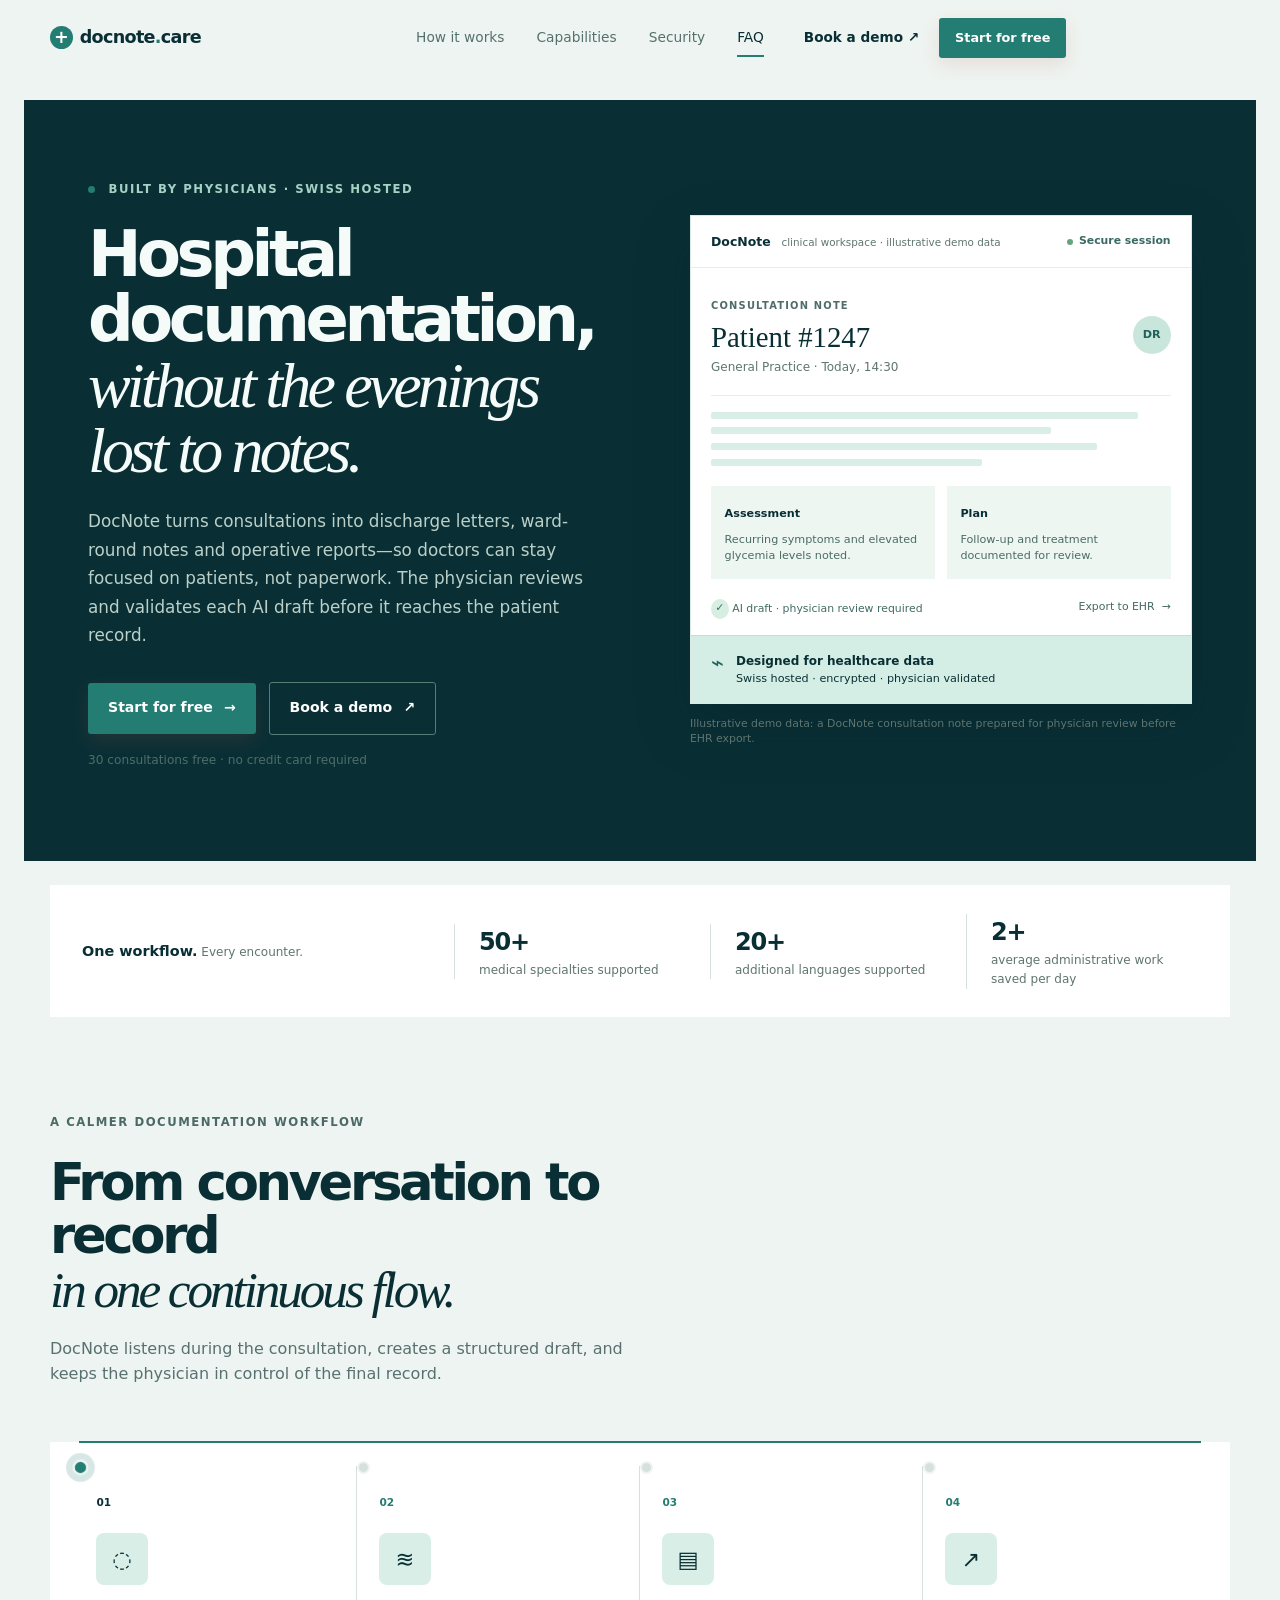
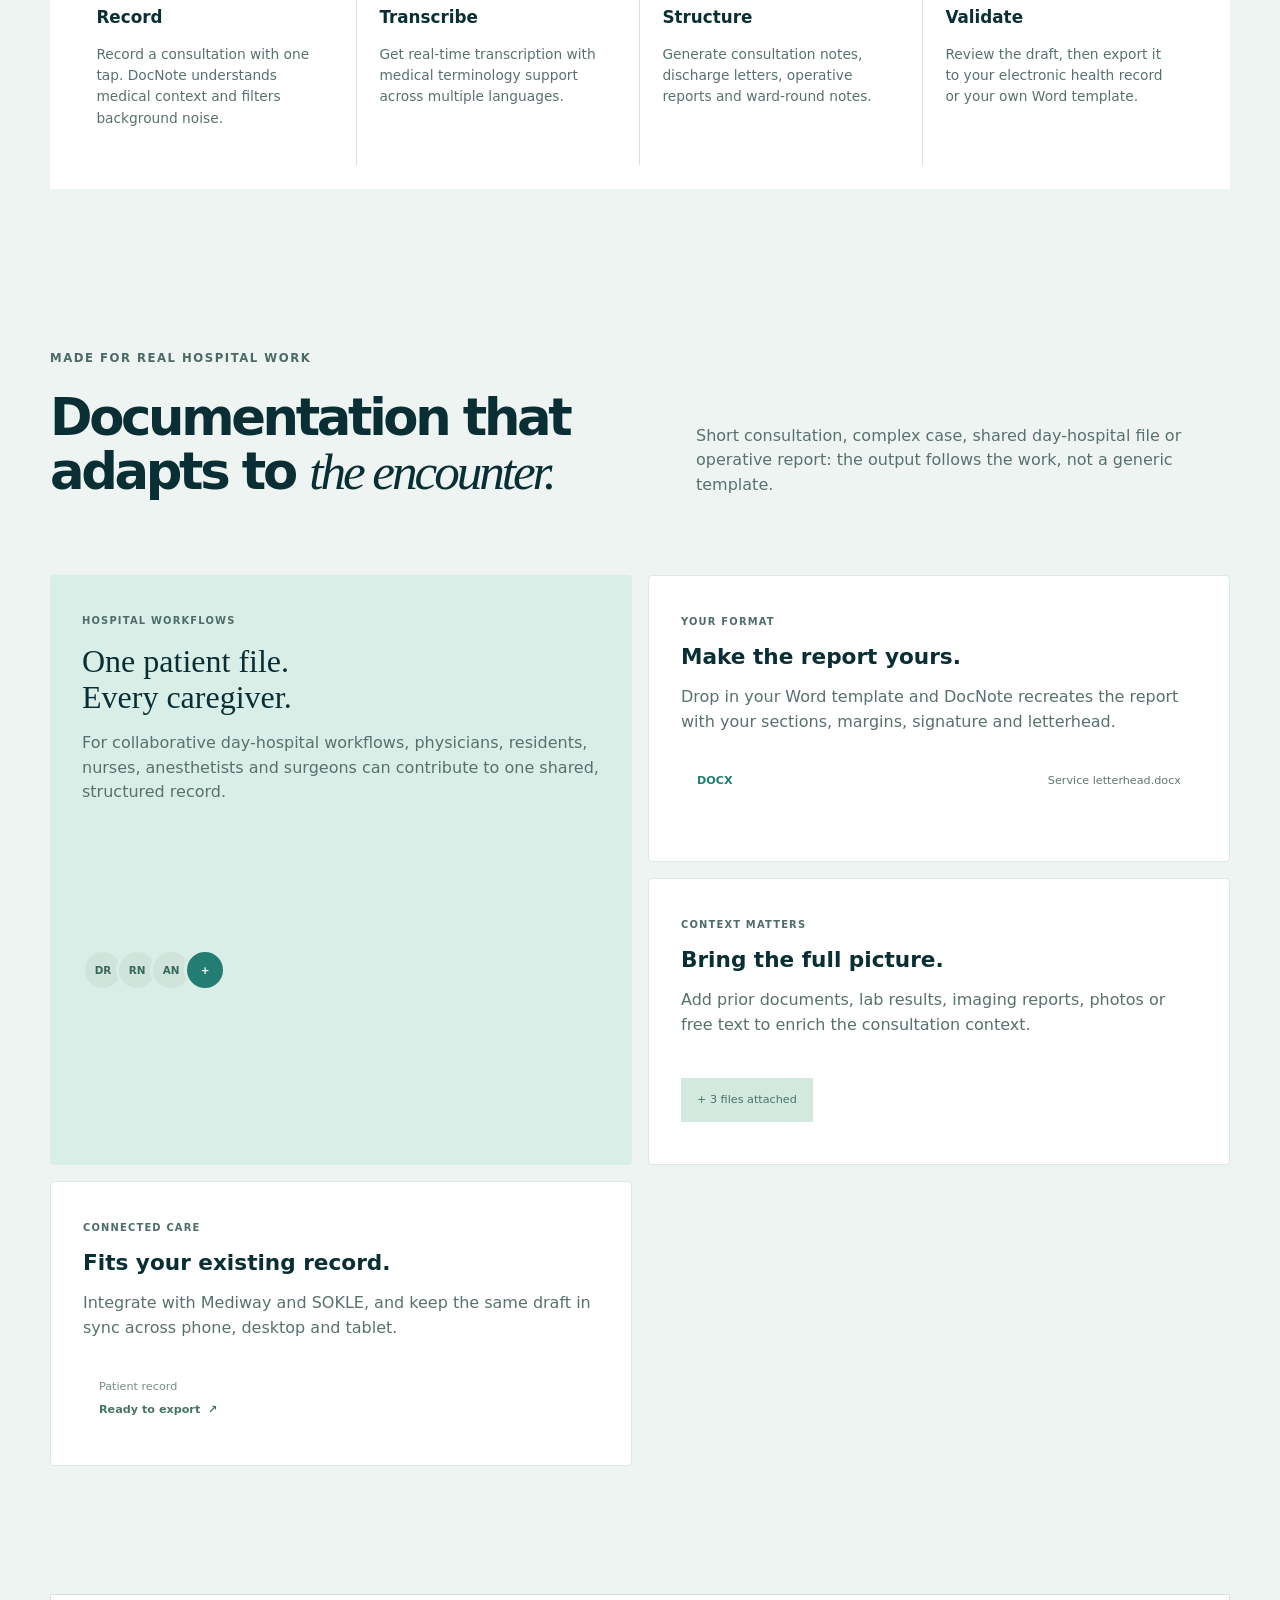
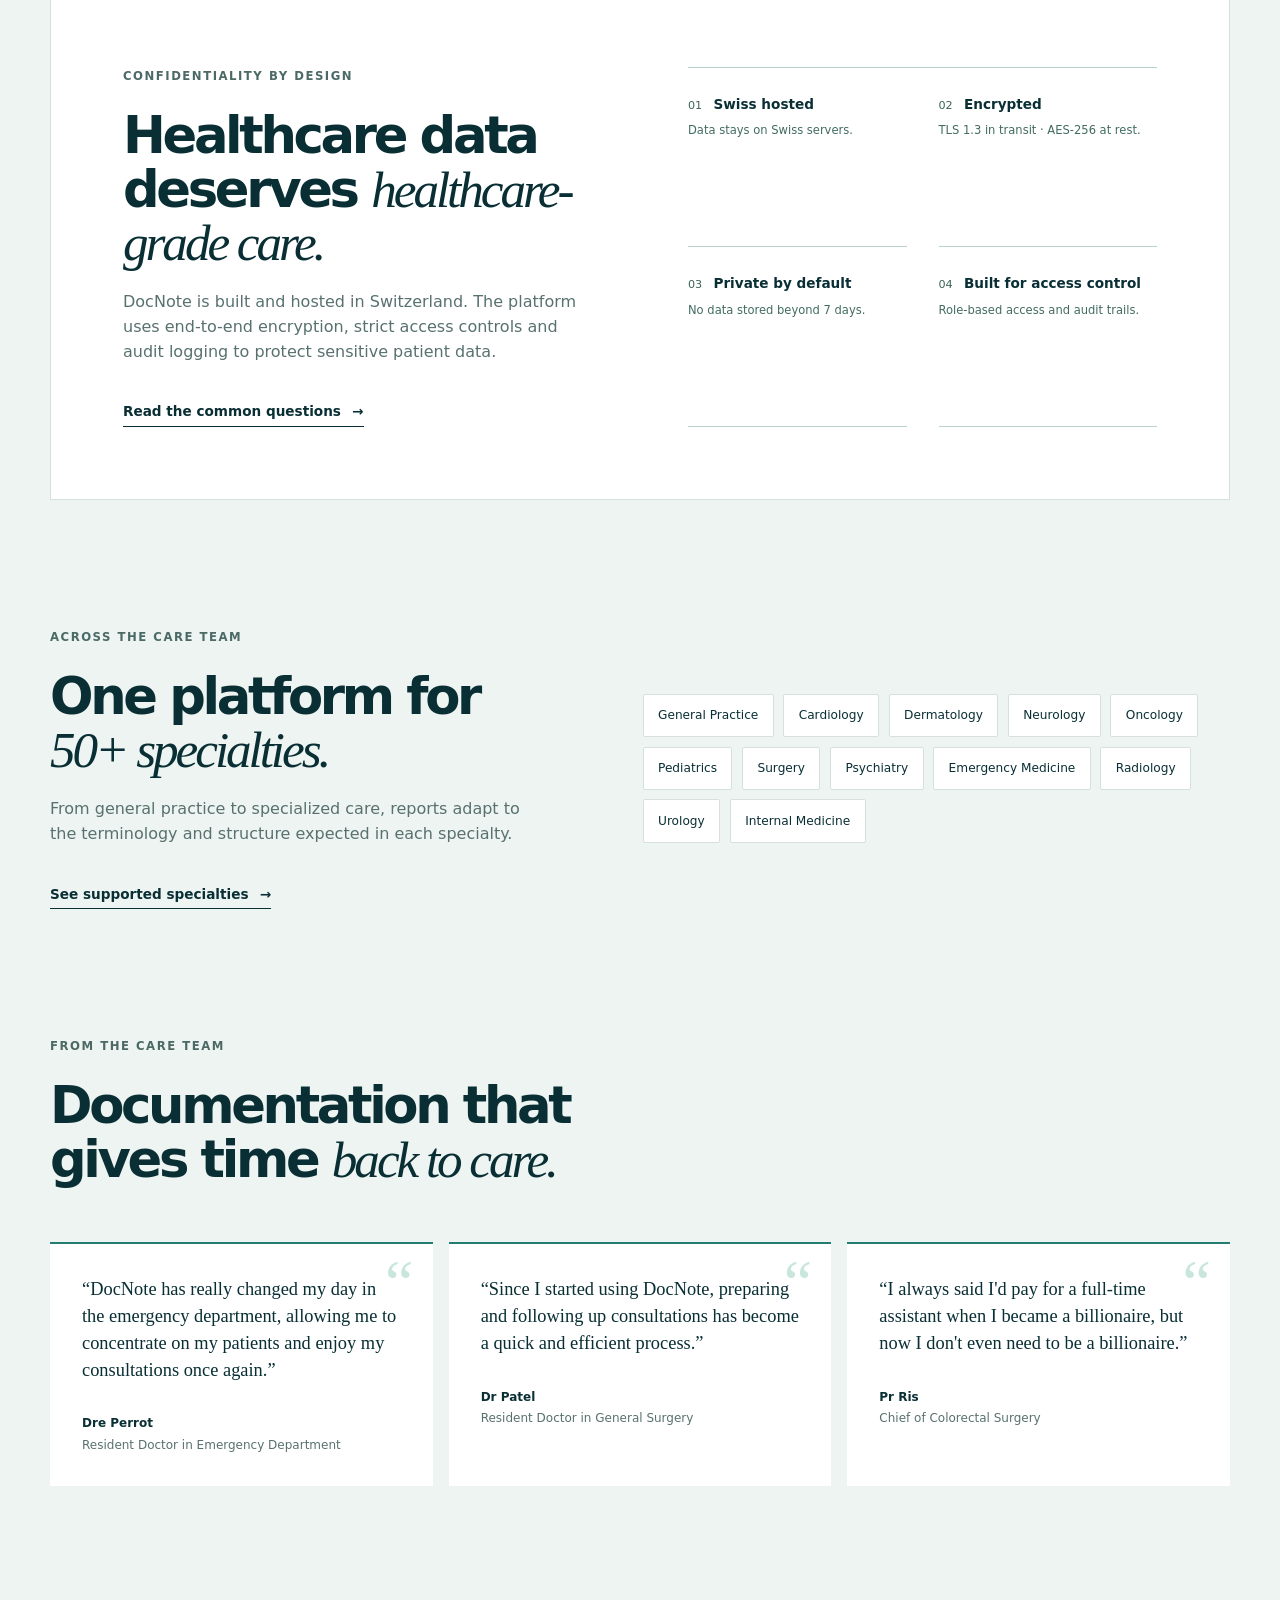
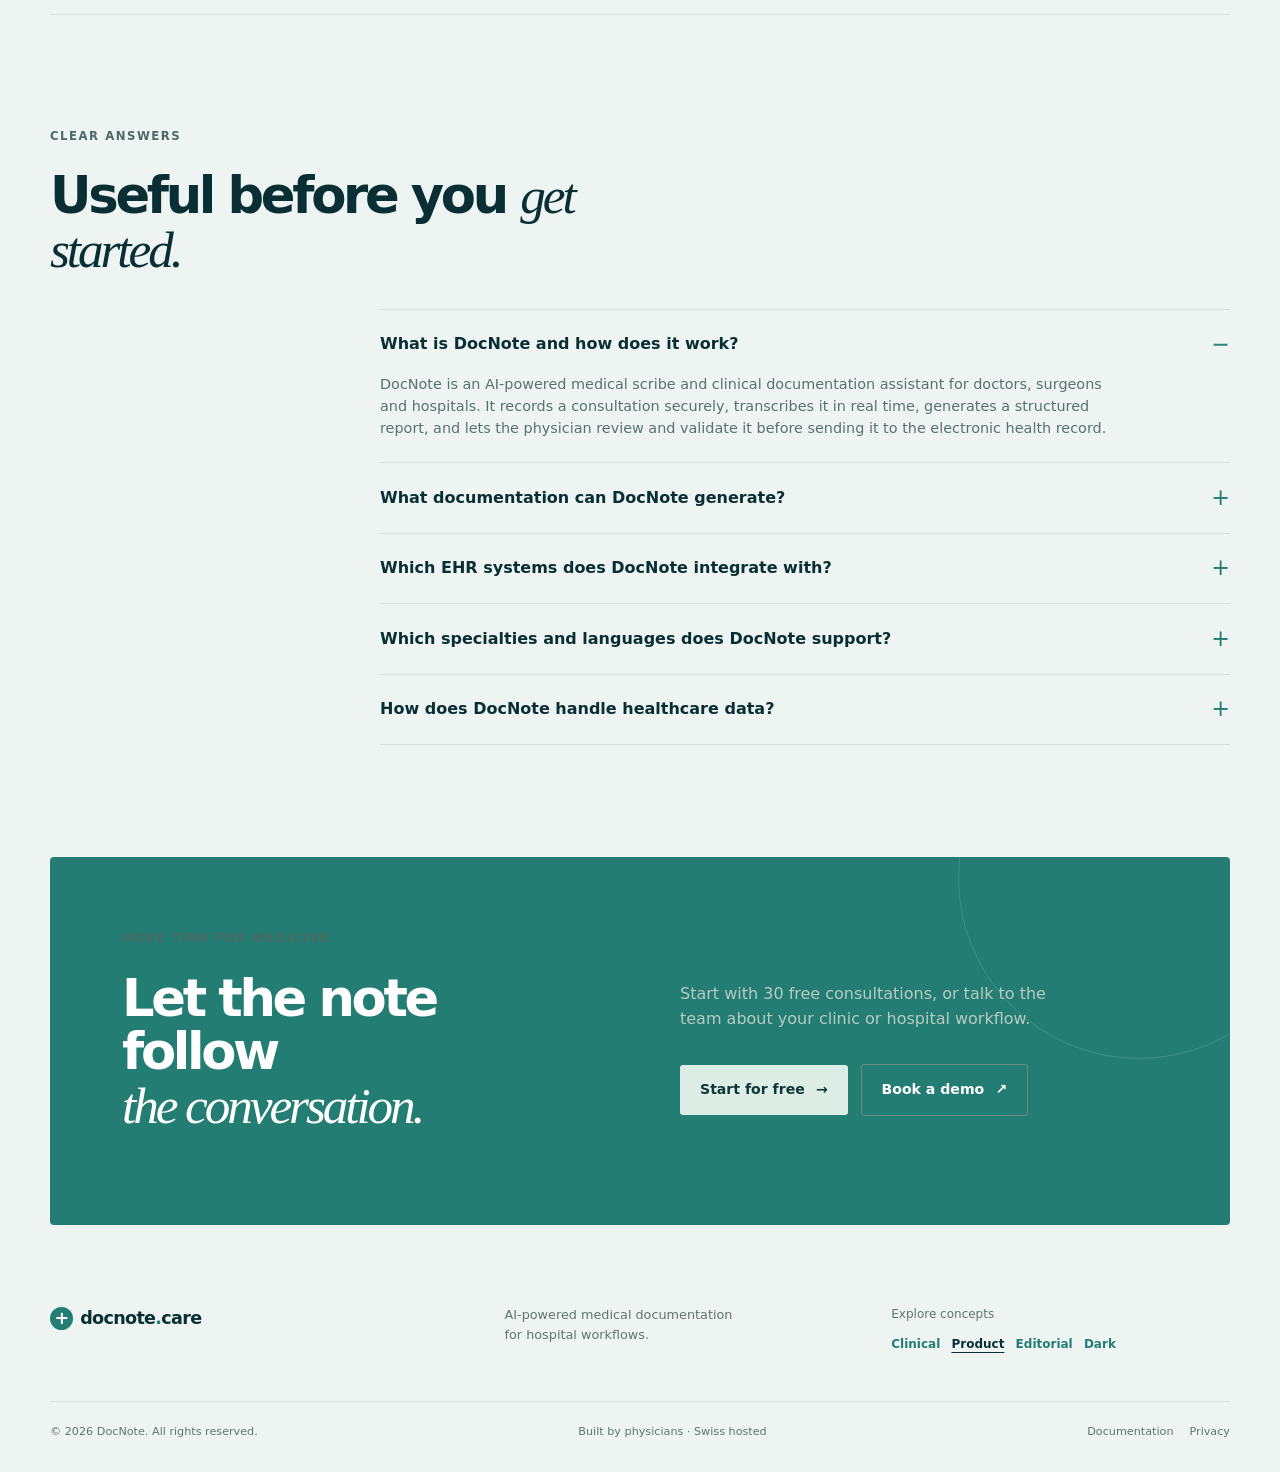
==== commit b6e6f05e: "design 2" ====
--- a/design-2/index.html
+++ b/design-2/index.html
@@ -36,7 +36,7 @@
   <main id="main">
     <section class="hero section-wrap">
       <div class="hero-copy"><p class="eyebrow"><span class="eyebrow-dot" aria-hidden="true"></span> Built by physicians · Swiss hosted</p><h1>Hospital documentation, <em>without the evenings lost to notes.</em></h1><p class="hero-lede">DocNote turns consultations into discharge letters, ward-round notes and operative reports—so doctors can stay focused on patients, not paperwork. The physician reviews and validates each AI draft before it reaches the patient record.</p><div class="hero-actions"><a class="button" href="https://docnote.care/app/" target="_blank" rel="noreferrer">Start for free <span aria-hidden="true">→</span></a><a class="button button-quiet" href="https://calendar.app.google/szBdVAxnmAfQ1ogy8" target="_blank" rel="noreferrer">Book a demo <span aria-hidden="true">↗</span></a></div><p class="microcopy">30 consultations free · no credit card required</p></div>
-      <figure class="hero-visual clinical-visual" aria-labelledby="mockup-caption"><div class="visual-window"><div class="window-top"><span>DocNote <small>clinical workspace · illustrative demo data</small></span><span class="status"><i aria-hidden="true"></i> Secure session</span></div><div class="report-head"><div><span class="label">CONSULTATION NOTE</span><h2>Patient #1247</h2><p>General Practice · Today, 14:30</p></div><span class="avatar" aria-hidden="true">DR</span></div><div class="report-lines" aria-hidden="true"><span style="width:93%"></span><span style="width:74%"></span><span style="width:84%"></span><span style="width:59%"></span></div><div class="report-grid"><div><b>Assessment</b><p>Recurring symptoms and elevated glycemia levels noted.</p></div><div><b>Plan</b><p>Follow-up and treatment documented for review.</p></div></div><div class="report-footer"><span><b aria-hidden="true">✓</b> AI draft · physician review required</span><span>Export to EHR&nbsp; →</span></div></div><div class="security-note"><span class="shield" aria-hidden="true">⌁</span><span><b>Designed for healthcare data</b><br>Swiss hosted · encrypted · physician validated</span></div><figcaption id="mockup-caption">Illustrative demo data: a DocNote consultation note prepared for physician review before EHR export.</figcaption></figure>
+      <figure class="hero-visual product-session-card" aria-labelledby="mockup-caption"><div class="product-session-card__surface"><header class="product-session-card__top"><span>DocNote <small>clinical workspace · illustrative demo data</small></span><span class="product-session-card__status"><i aria-hidden="true"></i>Secure session</span></header><section class="product-session-card__summary"><div><span class="product-session-card__label">Consultation note</span><h2>Patient #1247</h2><p>General Practice · Today, 14:30</p></div><span class="product-session-card__avatar" aria-hidden="true">DR</span></section><div class="product-session-card__lines" aria-hidden="true"><span style="width:93%"></span><span style="width:74%"></span><span style="width:84%"></span><span style="width:59%"></span></div><div class="product-session-card__details"><section><b>Assessment</b><p>Recurring symptoms and elevated glycemia levels noted.</p></section><section><b>Plan</b><p>Follow-up and treatment documented for review.</p></section></div><footer class="product-session-card__footer"><span><b aria-hidden="true">✓</b> AI draft · physician review required</span><span>Export to EHR&nbsp; →</span></footer><div class="product-session-card__security"><span aria-hidden="true">⌁</span><p><b>Designed for healthcare data</b><br>Swiss hosted · encrypted · physician validated</p></div></div><figcaption id="mockup-caption">Illustrative demo data: a DocNote consultation note prepared for physician review before EHR export.</figcaption></figure>
     </section>
 
     <section class="trust-strip section-wrap" aria-label="DocNote at a glance"><div><strong>One workflow.</strong> Every encounter.</div><div><span class="trust-number">50+</span><span>medical specialties supported</span></div><div><span class="trust-number">20+</span><span>additional languages supported</span></div><div><span class="trust-number">2h+</span><span>average administrative work saved per day</span></div></section>
--- a/design-2/styles.css
+++ b/design-2/styles.css
@@ -122,20 +122,29 @@
 }
 @media(max-width:520px) and (prefers-reduced-motion:reduce){body[data-design] .workflow-line.is-mobile-tracked:after{transform:scaleY(var(--workflow-progress,0));transition:none}}
 
-/* Design 2: allow the report mockup to shrink inside the padded mobile hero. */
-@media(max-width:520px){body[data-design="product"] .hero-visual,body[data-design="product"] .visual-window{width:100%;min-width:0;max-width:100%}body[data-design="product"] .security-note{width:calc(100% - .5rem);margin-left:.5rem}}
-
-/* Design 2 mobile mockup containment. */
-@media(max-width:520px){
-  body[data-design="product"] .hero-visual{display:block;inline-size:100%;min-inline-size:0;margin:0}
-  body[data-design="product"] .visual-window{inline-size:100%;min-inline-size:0;max-inline-size:100%;padding:1rem}
-  body[data-design="product"] .window-top{gap:.5rem;align-items:flex-start}
-  body[data-design="product"] .status{min-width:0;text-align:right}
-  body[data-design="product"] .report-head{gap:.75rem}
-  body[data-design="product"] .report-head>div{min-width:0}
-  body[data-design="product"] .report-head h2{font-size:1.65rem}
-  body[data-design="product"] .report-grid{grid-template-columns:repeat(2,minmax(0,1fr));gap:.5rem}
-  body[data-design="product"] .report-grid div{min-width:0;padding:.75rem}
-  body[data-design="product"] .report-grid p,body[data-design="product"] .security-note span:last-child{overflow-wrap:anywhere}
-  body[data-design="product"] .security-note{display:grid;grid-template-columns:auto minmax(0,1fr);width:calc(100% - .5rem);max-width:calc(100% - .5rem);margin:-1rem 0 0 .5rem}
-}
+/* Design 2 session card: one bounded Product surface at every viewport width. */
+body[data-design="product"] .product-session-card{width:100%;min-width:0;margin:0}
+body[data-design="product"] .product-session-card__surface{width:100%;min-width:0;background:#fff;border:1px solid #dce9e4;box-shadow:0 22px 50px #001d2340;color:#092f35;overflow:hidden}
+body[data-design="product"] .product-session-card__top{display:flex;justify-content:space-between;gap:1rem;align-items:center;padding:1rem 1.25rem;border-bottom:1px solid #e4eeea;font-size:.78rem;font-weight:750}
+body[data-design="product"] .product-session-card__top small{margin-left:.4rem;color:#5f7570;font-weight:500}
+body[data-design="product"] .product-session-card__status{display:inline-flex;align-items:center;gap:.35rem;color:#396b63;font-size:.68rem;white-space:nowrap}
+body[data-design="product"] .product-session-card__status i{width:6px;height:6px;border-radius:50%;background:#65a47d;flex:0 0 auto}
+body[data-design="product"] .product-session-card__summary{display:flex;justify-content:space-between;gap:1rem;align-items:center;padding:1.5rem 1.25rem 1.1rem}
+body[data-design="product"] .product-session-card__label{color:#4f6d68;font-size:.62rem;font-weight:800;letter-spacing:.12em;text-transform:uppercase}
+body[data-design="product"] .product-session-card__summary h2{margin:.3rem 0;font:400 1.8rem/1.1 var(--serif)}
+body[data-design="product"] .product-session-card__summary p{margin:0;color:#5f7570;font-size:.75rem}
+body[data-design="product"] .product-session-card__avatar{display:grid;place-items:center;width:38px;height:38px;border-radius:50%;background:#c9e6dc;color:#216358;font-size:.7rem;font-weight:800;flex:0 0 auto}
+body[data-design="product"] .product-session-card__lines{display:grid;gap:.55rem;margin:0 1.25rem;padding-top:1rem;border-top:1px solid #e4eeea}
+body[data-design="product"] .product-session-card__lines span{height:7px;border-radius:2px;background:#d8eee7}
+body[data-design="product"] .product-session-card__details{display:grid;grid-template-columns:repeat(2,minmax(0,1fr));gap:.75rem;padding:1.25rem}
+body[data-design="product"] .product-session-card__details section{min-width:0;background:#eef6f2;padding:.85rem}
+body[data-design="product"] .product-session-card__details b{font-size:.7rem}
+body[data-design="product"] .product-session-card__details p{margin:.45rem 0 0;color:#4c6b66;font-size:.7rem;line-height:1.5}
+body[data-design="product"] .product-session-card__footer{display:flex;justify-content:space-between;gap:.75rem;padding:0 1.25rem 1rem;color:#426b63;font-size:.68rem}
+body[data-design="product"] .product-session-card__footer b{display:inline-block;border-radius:50%;background:#d7eee3;padding:.1rem .27rem}
+body[data-design="product"] .product-session-card__security{display:grid;grid-template-columns:auto minmax(0,1fr);gap:.75rem;align-items:start;background:#d4eee5;border-top:1px solid #c1dfd4;padding:1rem 1.25rem;color:#092f35}
+body[data-design="product"] .product-session-card__security>span{font-size:1.35rem;line-height:1;color:#216358}
+body[data-design="product"] .product-session-card__security p{min-width:0;margin:0;font-size:.7rem;line-height:1.5}
+body[data-design="product"] .product-session-card__security b{font-size:.75rem}
+body[data-design="product"] .product-session-card figcaption{display:block;margin-top:.7rem;color:#5f7570;font-size:.68rem;line-height:1.4}
+@media(max-width:520px){body[data-design="product"] .product-session-card,body[data-design="product"] .product-session-card__surface{inline-size:100%;min-inline-size:0;max-inline-size:100%}body[data-design="product"] .product-session-card__top{align-items:flex-start;gap:.6rem;padding:.9rem 1rem}body[data-design="product"] .product-session-card__top small{display:none}body[data-design="product"] .product-session-card__status{min-width:0;white-space:normal;text-align:right}body[data-design="product"] .product-session-card__summary{gap:.75rem;padding:1.2rem 1rem .9rem}body[data-design="product"] .product-session-card__summary>div{min-width:0}body[data-design="product"] .product-session-card__summary h2{font-size:1.55rem}body[data-design="product"] .product-session-card__lines{margin-inline:1rem;padding-top:.85rem}body[data-design="product"] .product-session-card__details{gap:.5rem;padding:1rem}body[data-design="product"] .product-session-card__details section{padding:.7rem}body[data-design="product"] .product-session-card__footer{display:grid;gap:.45rem;padding:0 1rem 1rem}body[data-design="product"] .product-session-card__security{gap:.6rem;padding:1rem}body[data-design="product"] .product-session-card__details p,body[data-design="product"] .product-session-card__footer,body[data-design="product"] .product-session-card__security p{overflow-wrap:anywhere}}
